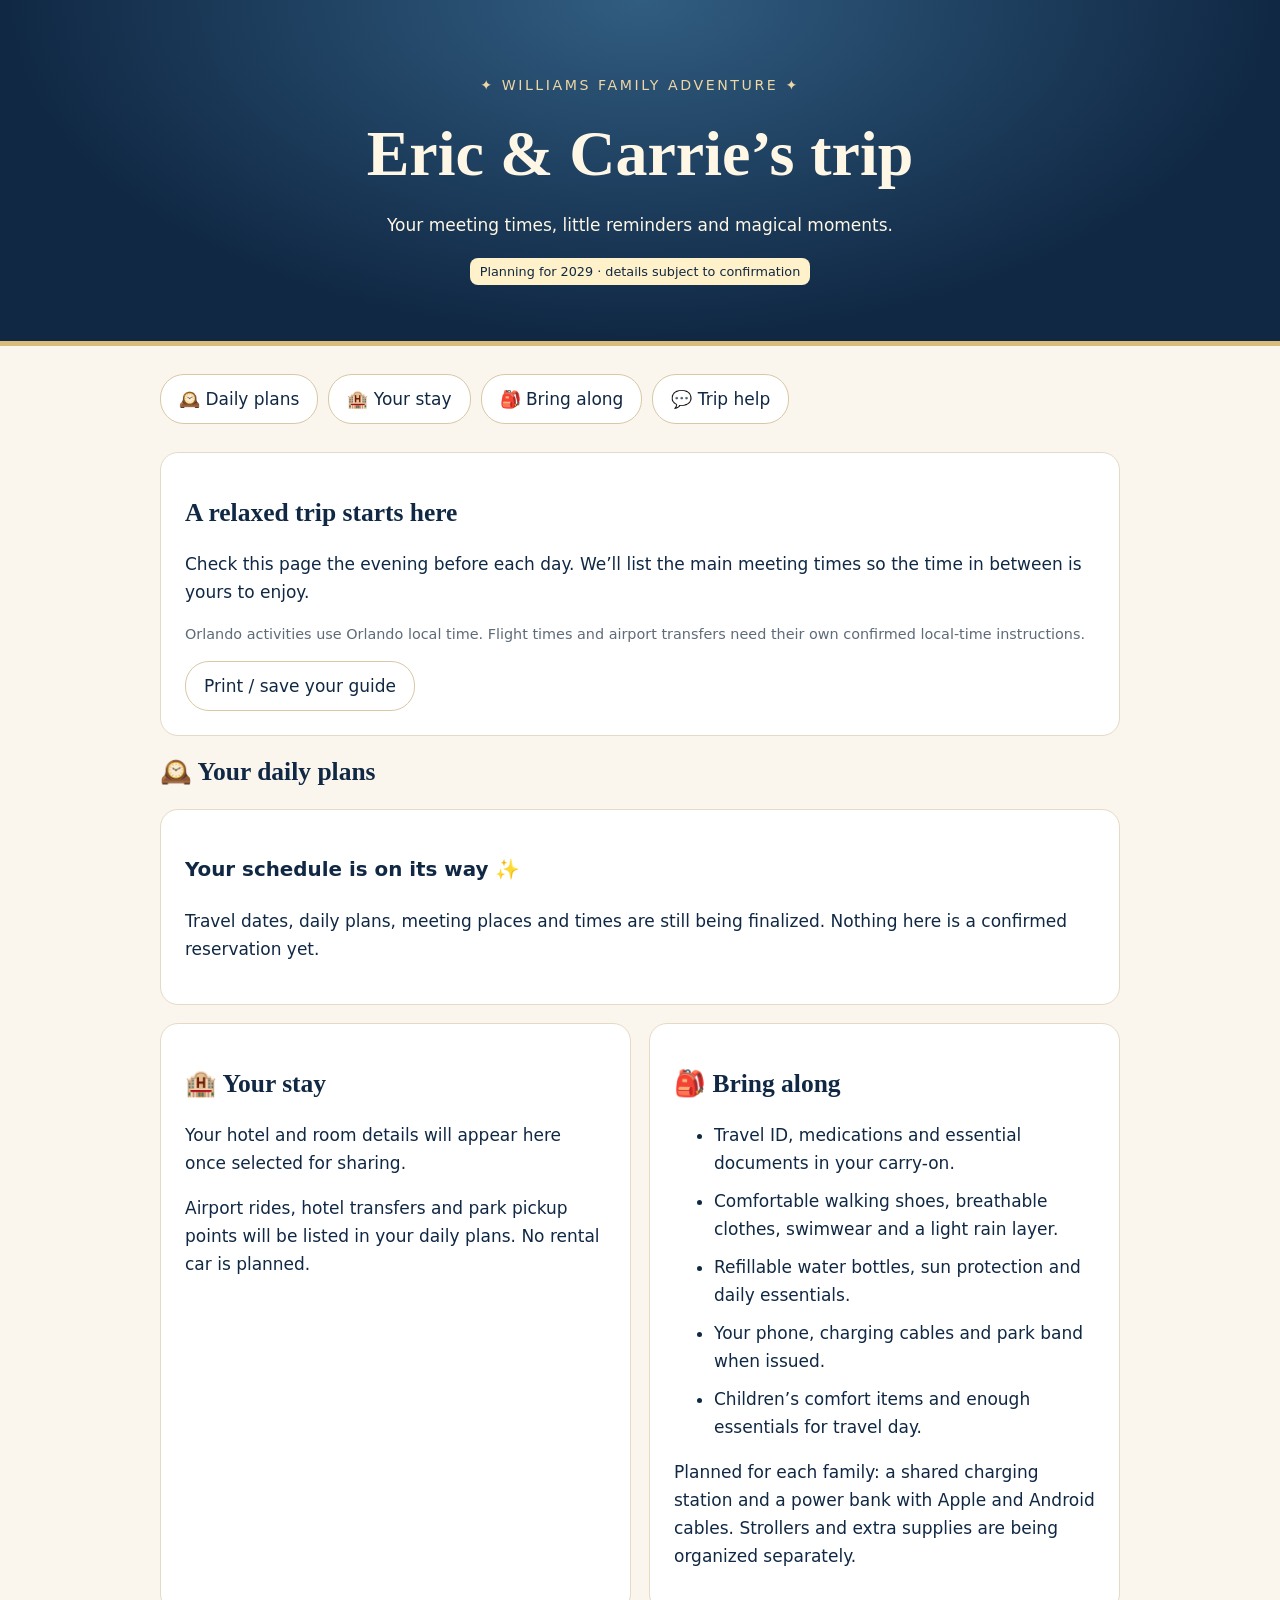
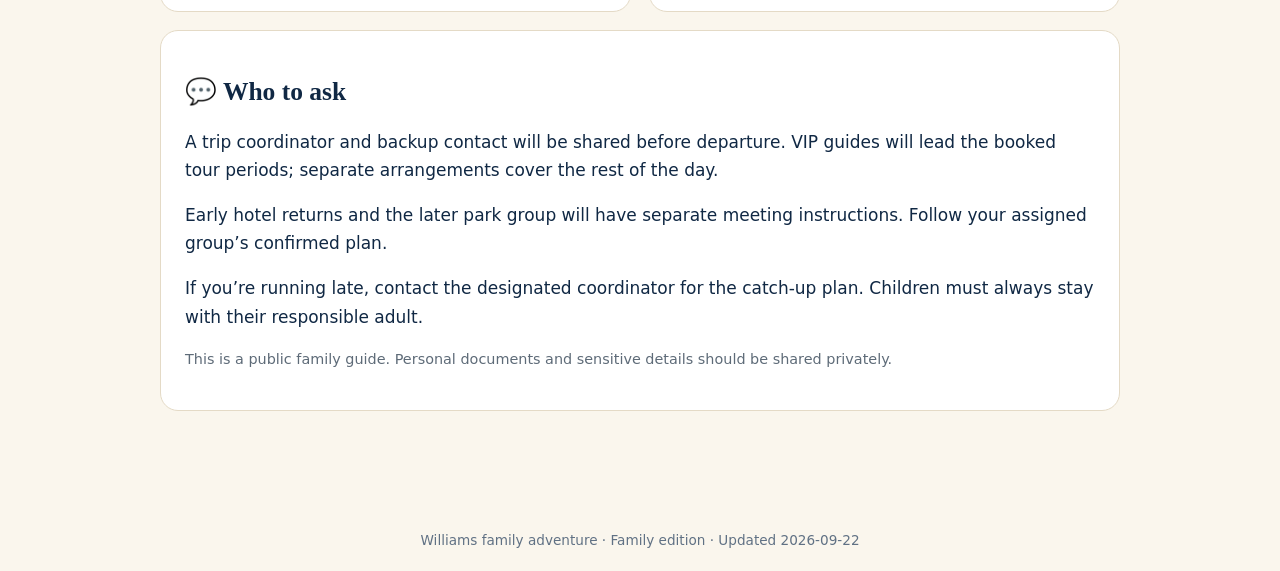
==== Eric/index.html @ beb20517 "Serve complete family guides at canonical routes" ====
<!doctype html><html lang="en"><head><meta charset="utf-8"><meta name="viewport" content="width=device-width,initial-scale=1"><meta name="robots" content="noindex,nofollow"><title>Eric &amp; Carrie · Williams family trip</title><link rel="stylesheet" href="../style.css"></head><body><header><small>✦ Williams family adventure ✦</small><h1>Eric &amp; Carrie’s trip</h1><p>Your meeting times, little reminders and magical moments.</p><span class="badge" style="color:#102844">Planning for 2029 · details subject to confirmation</span></header><main><nav aria-label="Your guide"><a href="#days">🕰️ Daily plans</a><a href="#stay">🏨 Your stay</a><a href="#pack">🎒 Bring along</a><a href="#help">💬 Trip help</a></nav><section><h2>A relaxed trip starts here</h2><p>Check this page the evening before each day. We’ll list the main meeting times so the time in between is yours to enjoy.</p><p class="muted">Orlando activities use Orlando local time. Flight times and airport transfers need their own confirmed local-time instructions.</p><button onclick="document.querySelectorAll('details').forEach(d=>d.open=true);window.print()">Print / save your guide</button></section><div id="days"><h2>🕰️ Your daily plans</h2><section><h3>Your schedule is on its way ✨</h3><p>Travel dates, daily plans, meeting places and times are still being finalized. Nothing here is a confirmed reservation yet.</p></section></div><div class="grid"><section id="stay"><h2>🏨 Your stay</h2><p>Your hotel and room details will appear here once selected for sharing.</p><p>Airport rides, hotel transfers and park pickup points will be listed in your daily plans. No rental car is planned.</p></section><section id="pack"><h2>🎒 Bring along</h2><ul><li>Travel ID, medications and essential documents in your carry-on.</li><li>Comfortable walking shoes, breathable clothes, swimwear and a light rain layer.</li><li>Refillable water bottles, sun protection and daily essentials.</li><li>Your phone, charging cables and park band when issued.</li><li>Children’s comfort items and enough essentials for travel day.</li></ul><p>Planned for each family: a shared charging station and a power bank with Apple and Android cables. Strollers and extra supplies are being organized separately.</p></section></div><section id="help"><h2>💬 Who to ask</h2><p>A trip coordinator and backup contact will be shared before departure. VIP guides will lead the booked tour periods; separate arrangements cover the rest of the day.</p><p>Early hotel returns and the later park group will have separate meeting instructions. Follow your assigned group’s confirmed plan.</p><p>If you’re running late, contact the designated coordinator for the catch-up plan. Children must always stay with their responsible adult.</p><p class="muted">This is a public family guide. Personal documents and sensitive details should be shared privately.</p></section></main><footer>Williams family adventure · Family edition · Updated 2026-09-22</footer></body></html>
---- style.css ----
:root{color-scheme:light;--navy:#102844;--gold:#dbbb79}*{box-sizing:border-box}body{margin:0;background:#faf6ed;color:var(--navy);font:17px/1.65 system-ui,sans-serif}header{background:radial-gradient(ellipse at top,#315d81,#102844 70%);color:#fff7e5;text-align:center;padding:70px 22px 56px;border-bottom:5px solid var(--gold)}header small{letter-spacing:.18em;text-transform:uppercase;color:#eed7a5}h1,h2{font-family:Georgia,serif;line-height:1.2}h1{font-size:clamp(2.2rem,6vw,4rem);margin:18px 0}main{max-width:1000px;margin:auto;padding:28px 20px 80px}nav{display:flex;gap:10px;flex-wrap:wrap;margin-bottom:28px}a,button{color:var(--navy)}nav a,button{background:#fff;border:1px solid #d8c8a6;border-radius:24px;padding:10px 18px;text-decoration:none}section,details{background:white;border:1px solid #e4dac6;border-radius:18px;padding:24px;margin:18px 0;scroll-margin-top:20px}summary{cursor:pointer;font-weight:700;font-size:1.1rem}article{display:grid;grid-template-columns:100px 1fr;gap:16px;padding:18px 0;border-bottom:1px solid #eee6d6}article:last-child{border:0}.muted{color:#5e6b78;font-size:.9rem}.badge{display:inline-block;background:#fff1c9;padding:3px 10px;border-radius:8px;font-size:.8rem}.grid{display:grid;grid-template-columns:1fr 1fr;gap:18px}.grid section{margin:0}li{margin:10px 0}footer{text-align:center;font-size:.85rem;color:#607184;padding:20px}button{font:inherit;cursor:pointer}@media(max-width:600px){.grid{grid-template-columns:1fr}article{grid-template-columns:75px 1fr}section,details{padding:18px}header{padding:45px 20px}}@media print{nav,button{display:none}header{background:none;color:#102844;padding:10px}details{break-inside:avoid}body{font-size:12px}}
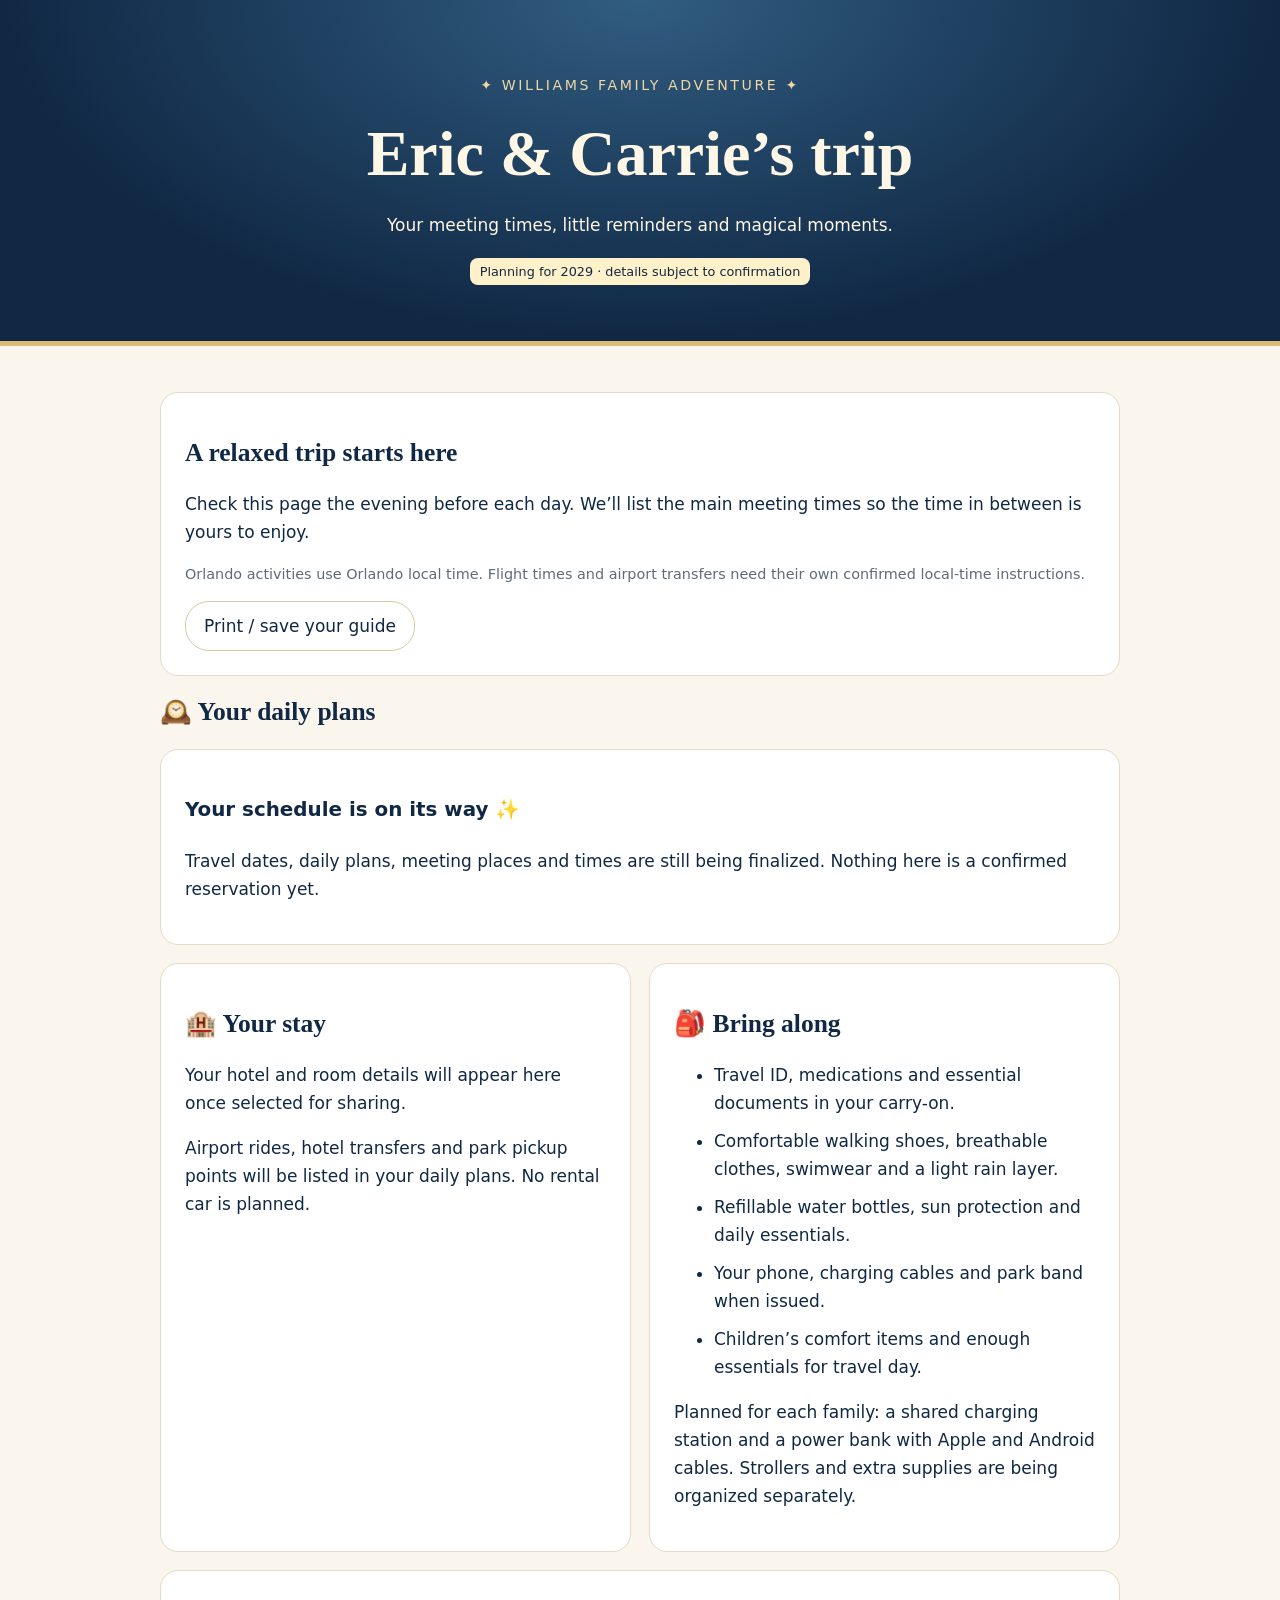
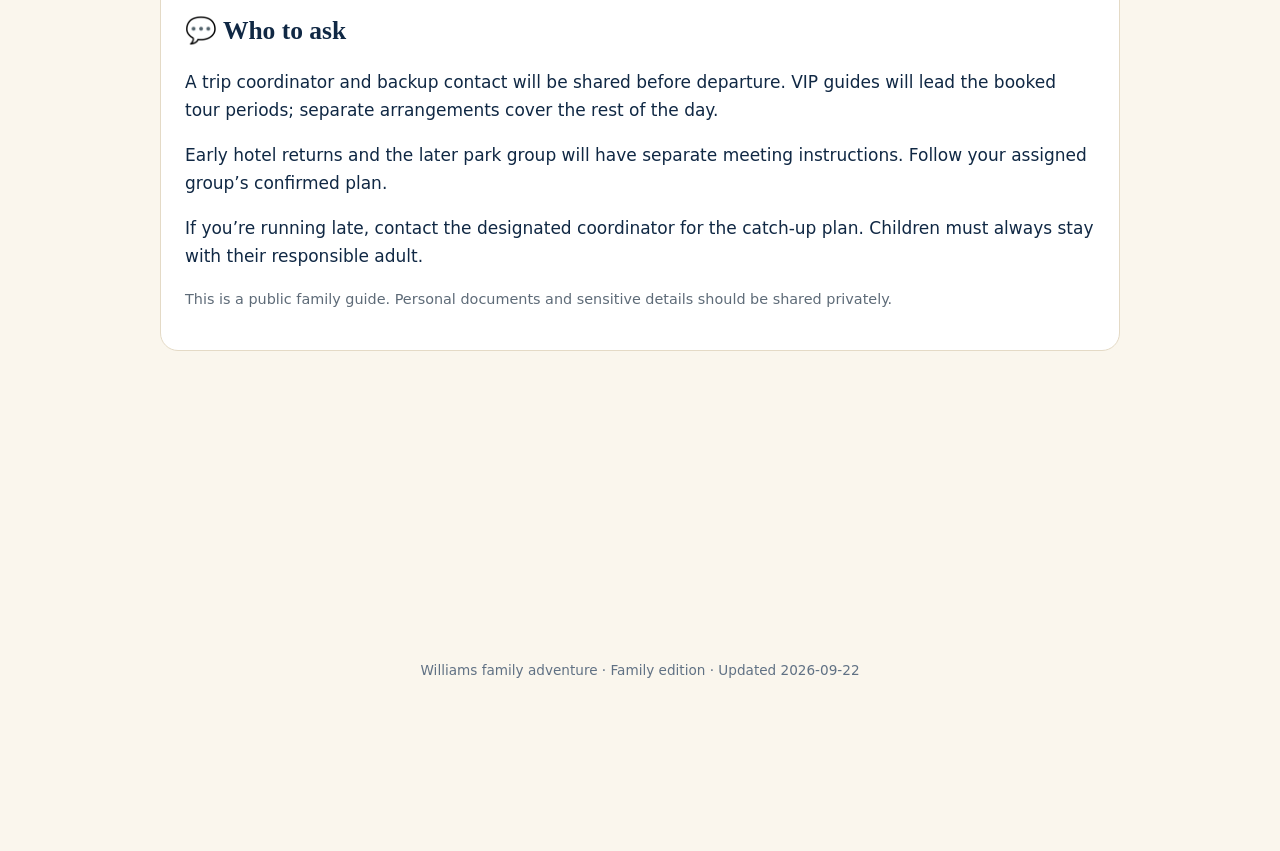
==== commit 371473e1: "Add matching ticket navigation to family guides" ====
--- a/Eric/index.html
+++ b/Eric/index.html
@@ -1 +1 @@
-<!doctype html><html lang="en"><head><meta charset="utf-8"><meta name="viewport" content="width=device-width,initial-scale=1"><meta name="robots" content="noindex,nofollow"><title>Eric &amp; Carrie · Williams family trip</title><link rel="stylesheet" href="../style.css"></head><body><header><small>✦ Williams family adventure ✦</small><h1>Eric &amp; Carrie’s trip</h1><p>Your meeting times, little reminders and magical moments.</p><span class="badge" style="color:#102844">Planning for 2029 · details subject to confirmation</span></header><main><nav aria-label="Your guide"><a href="#days">🕰️ Daily plans</a><a href="#stay">🏨 Your stay</a><a href="#pack">🎒 Bring along</a><a href="#help">💬 Trip help</a></nav><section><h2>A relaxed trip starts here</h2><p>Check this page the evening before each day. We’ll list the main meeting times so the time in between is yours to enjoy.</p><p class="muted">Orlando activities use Orlando local time. Flight times and airport transfers need their own confirmed local-time instructions.</p><button onclick="document.querySelectorAll('details').forEach(d=>d.open=true);window.print()">Print / save your guide</button></section><div id="days"><h2>🕰️ Your daily plans</h2><section><h3>Your schedule is on its way ✨</h3><p>Travel dates, daily plans, meeting places and times are still being finalized. Nothing here is a confirmed reservation yet.</p></section></div><div class="grid"><section id="stay"><h2>🏨 Your stay</h2><p>Your hotel and room details will appear here once selected for sharing.</p><p>Airport rides, hotel transfers and park pickup points will be listed in your daily plans. No rental car is planned.</p></section><section id="pack"><h2>🎒 Bring along</h2><ul><li>Travel ID, medications and essential documents in your carry-on.</li><li>Comfortable walking shoes, breathable clothes, swimwear and a light rain layer.</li><li>Refillable water bottles, sun protection and daily essentials.</li><li>Your phone, charging cables and park band when issued.</li><li>Children’s comfort items and enough essentials for travel day.</li></ul><p>Planned for each family: a shared charging station and a power bank with Apple and Android cables. Strollers and extra supplies are being organized separately.</p></section></div><section id="help"><h2>💬 Who to ask</h2><p>A trip coordinator and backup contact will be shared before departure. VIP guides will lead the booked tour periods; separate arrangements cover the rest of the day.</p><p>Early hotel returns and the later park group will have separate meeting instructions. Follow your assigned group’s confirmed plan.</p><p>If you’re running late, contact the designated coordinator for the catch-up plan. Children must always stay with their responsible adult.</p><p class="muted">This is a public family guide. Personal documents and sensitive details should be shared privately.</p></section></main><footer>Williams family adventure · Family edition · Updated 2026-09-22</footer></body></html>+<!doctype html><html lang="en"><head><meta charset="utf-8"><meta name="viewport" content="width=device-width,initial-scale=1"><meta name="robots" content="noindex,nofollow"><title>Eric &amp; Carrie · Williams family trip</title><link rel="stylesheet" href="../style.css"><link rel="stylesheet" href="../tickets.css"></head><body><header><small>✦ Williams family adventure ✦</small><h1>Eric &amp; Carrie’s trip</h1><p>Your meeting times, little reminders and magical moments.</p><span class="badge" style="color:#102844">Planning for 2029 · details subject to confirmation</span></header><main><section><h2>A relaxed trip starts here</h2><p>Check this page the evening before each day. We’ll list the main meeting times so the time in between is yours to enjoy.</p><p class="muted">Orlando activities use Orlando local time. Flight times and airport transfers need their own confirmed local-time instructions.</p><button onclick="document.querySelectorAll('details').forEach(d=>d.open=true);window.print()">Print / save your guide</button></section><div id="days"><h2>🕰️ Your daily plans</h2><section><h3>Your schedule is on its way ✨</h3><p>Travel dates, daily plans, meeting places and times are still being finalized. Nothing here is a confirmed reservation yet.</p></section></div><div class="grid"><section id="stay"><h2>🏨 Your stay</h2><p>Your hotel and room details will appear here once selected for sharing.</p><p>Airport rides, hotel transfers and park pickup points will be listed in your daily plans. No rental car is planned.</p></section><section id="pack"><h2>🎒 Bring along</h2><ul><li>Travel ID, medications and essential documents in your carry-on.</li><li>Comfortable walking shoes, breathable clothes, swimwear and a light rain layer.</li><li>Refillable water bottles, sun protection and daily essentials.</li><li>Your phone, charging cables and park band when issued.</li><li>Children’s comfort items and enough essentials for travel day.</li></ul><p>Planned for each family: a shared charging station and a power bank with Apple and Android cables. Strollers and extra supplies are being organized separately.</p></section></div><section id="help"><h2>💬 Who to ask</h2><p>A trip coordinator and backup contact will be shared before departure. VIP guides will lead the booked tour periods; separate arrangements cover the rest of the day.</p><p>Early hotel returns and the later park group will have separate meeting instructions. Follow your assigned group’s confirmed plan.</p><p>If you’re running late, contact the designated coordinator for the catch-up plan. Children must always stay with their responsible adult.</p><p class="muted">This is a public family guide. Personal documents and sensitive details should be shared privately.</p></section></main><footer>Williams family adventure · Family edition · Updated 2026-09-22</footer><script src="../tickets.js"></script></body></html>
--- a/tickets.css
+++ b/tickets.css
@@ -0,0 +1,12 @@
+html{scroll-behavior:auto}main{padding-bottom:290px}.ticket-chapter{scroll-margin-top:18px;margin:28px 0;padding:22px;background:#fff;border:1px solid #dce3ec;border-radius:14px}.ticket-chapter>h2{font-size:24px;color:#1a6fc4;margin-bottom:20px}.ticket-chapter>.section-title{margin-top:22px}.import-ticket-nav{position:fixed;bottom:0;left:0;right:0;height:150px;display:flex;justify-content:center;z-index:1000;pointer-events:none}.import-ticket-nav button{position:relative;width:9vw;max-width:140px;flex-shrink:0;margin-left:-2.4vw;background:none;border:0;padding:0;height:260px;pointer-events:auto;transition:transform .25s;filter:drop-shadow(-3px 0 5px #0005);z-index:calc(var(--i) + 1)}.import-ticket-nav button:first-child{margin-left:0}.import-ticket-nav img{display:block;width:100%;height:auto;pointer-events:none}.import-ticket-nav button:hover:not(.settled),.import-ticket-nav button:focus-visible{transform:translateY(-77px);z-index:30}.import-ticket-nav button[aria-current]{filter:drop-shadow(0 0 7px #edb953)}
+@media(max-width:760px){.ticket-chapter{padding:16px;margin:18px 0}.import-ticket-nav{height:200px;max-width:460px;margin:auto}.import-ticket-nav button{--angle:calc((var(--i) - 6)*11deg);position:absolute;left:50%;bottom:-36px;width:clamp(68px,19vw,88px);max-width:none;height:180px;margin:0;transform-origin:50% 100%;transform:translateX(-50%) rotate(var(--angle)) translateY(-26px);touch-action:manipulation}.import-ticket-nav img{height:100%;object-fit:contain}.import-ticket-nav button:nth-child(6) img{transform:rotate(180deg)}.import-ticket-nav button:hover:not(.settled),.import-ticket-nav button:focus-visible{transform:translateX(-50%) rotate(var(--angle)) translateY(-66px)}.import-ticket-nav button.settled{transform:translateX(-50%) rotate(var(--angle)) translateY(-26px)}}
+@media(prefers-reduced-motion:reduce){.import-ticket-nav button{transition:none}}@media print{.import-ticket-nav,#sparkles{display:none!important}.ticket-chapter{break-inside:auto}}
+#sparkles{position:fixed;inset:0;width:100%;height:100%;pointer-events:none;z-index:1500}
+.desktop-ticket-flight{position:fixed;z-index:1200;height:auto;pointer-events:none;transform-origin:center top;filter:drop-shadow(0 0 15px #edbf6c99);animation:desktop-ticket-ride 1.5s cubic-bezier(.4,0,.2,1) both}@keyframes desktop-ticket-ride{0%{transform:translate(0,0) rotate(0);opacity:1}25%{transform:translate(calc(var(--dx)*.2),calc(var(--dy)*.35 - 30px)) rotate(-12deg) scale(1.12);opacity:1}78%{transform:translate(calc(var(--dx)*.92),calc(var(--dy)*.94)) rotate(8deg) scale(.7);opacity:1}100%{transform:translate(var(--dx),var(--dy)) rotate(0) scale(.3);opacity:0}}@media(prefers-reduced-motion:reduce){.desktop-ticket-flight{display:none}}
+/* Mobile lift is timed explicitly; touch browsers may retain :hover after a tap. */
+@media(max-width:760px){
+ .import-ticket-nav button:hover:not(.settled),.import-ticket-nav button:focus-visible,.import-ticket-nav button.settled{transform:translateX(-50%) rotate(var(--angle)) translateY(-26px);z-index:calc(var(--i) + 1)}
+ .import-ticket-nav button.mobile-peek,.import-ticket-nav button.mobile-peek:hover{transform:translateX(-50%) rotate(var(--angle)) translateY(-66px);z-index:30}
+}
+
+.import-ticket-nav{gap:0}.import-ticket-nav button{width:140px;margin-left:-24px;border-radius:0}.import-ticket-nav button:first-child{margin-left:0}main{padding-bottom:270px}footer{padding-bottom:170px}@media(max-width:760px){.import-ticket-nav button{--angle:calc((var(--i) - 1.5)*22deg);width:clamp(74px,22vw,88px);margin:0}.import-ticket-nav button:first-child{margin:0}.import-ticket-nav button:nth-child(6) img{transform:none}footer{padding-bottom:200px}}@media print{main,footer{padding-bottom:0}}
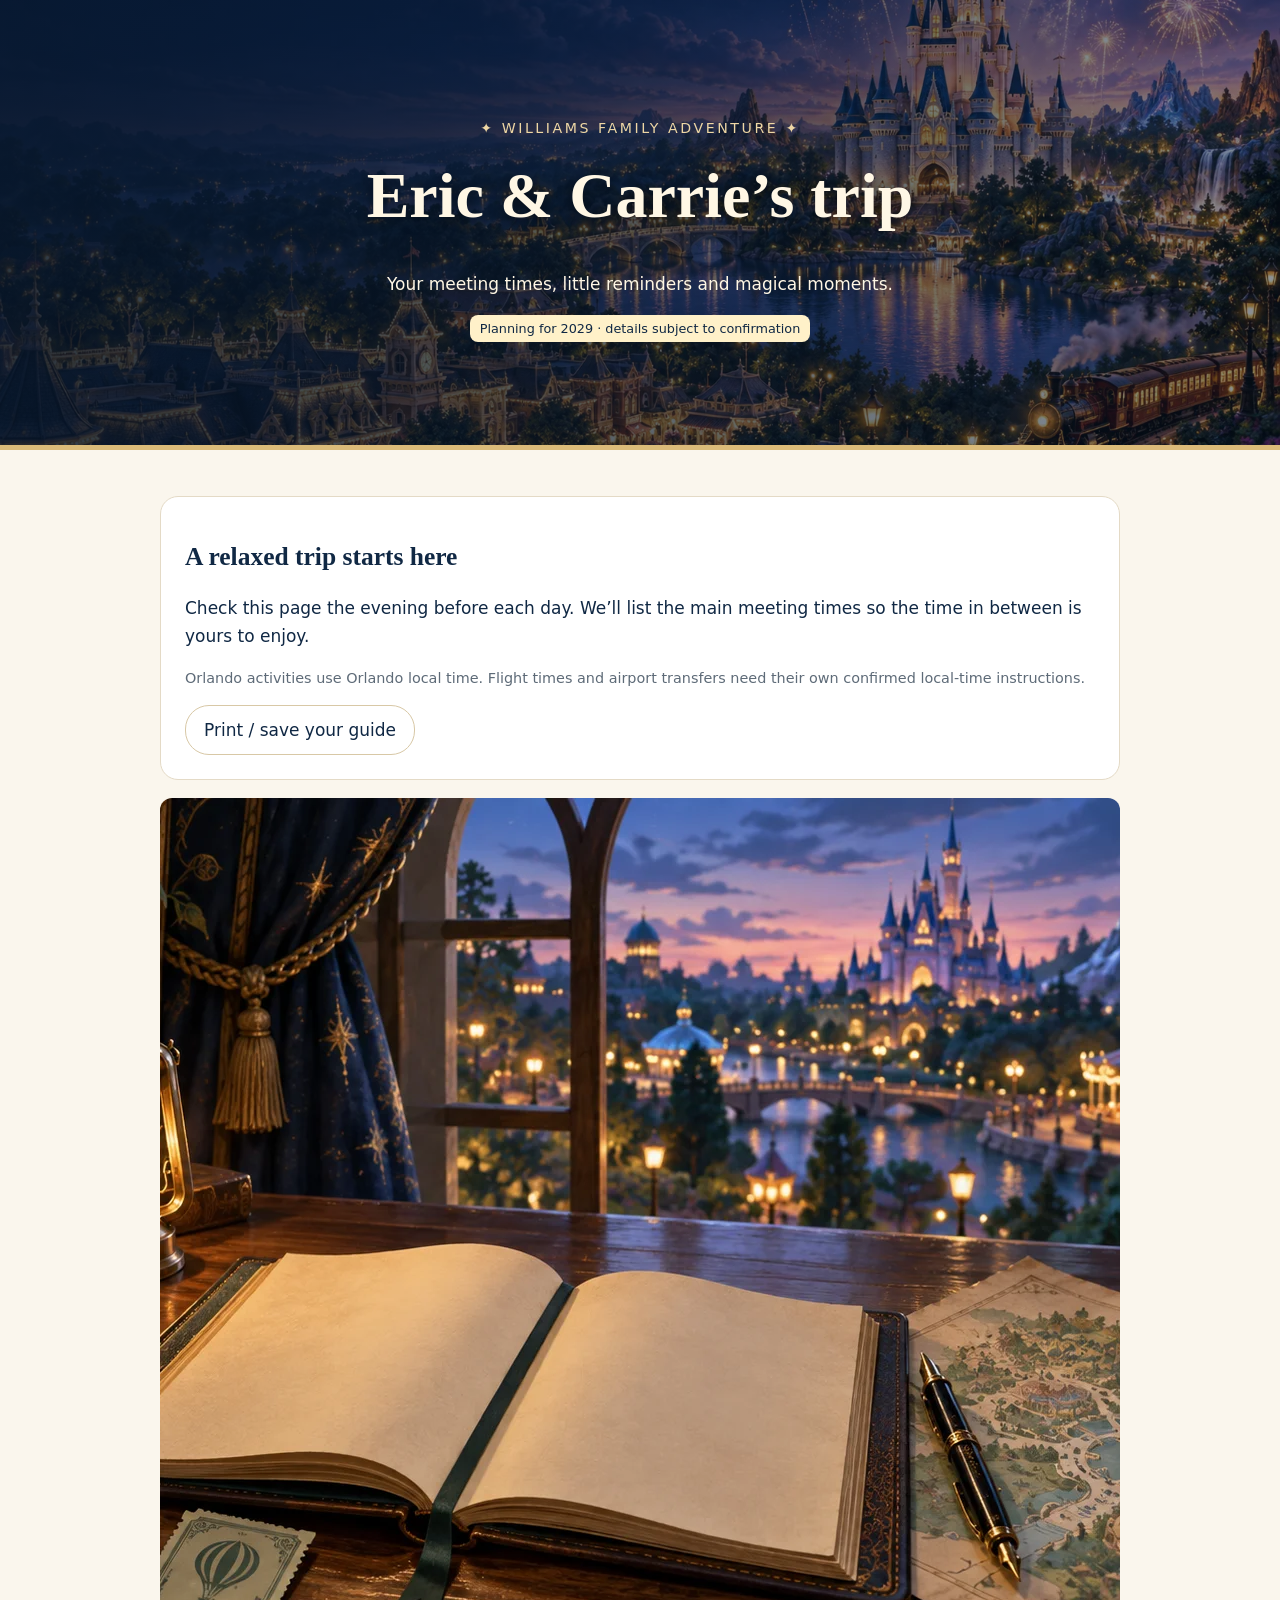
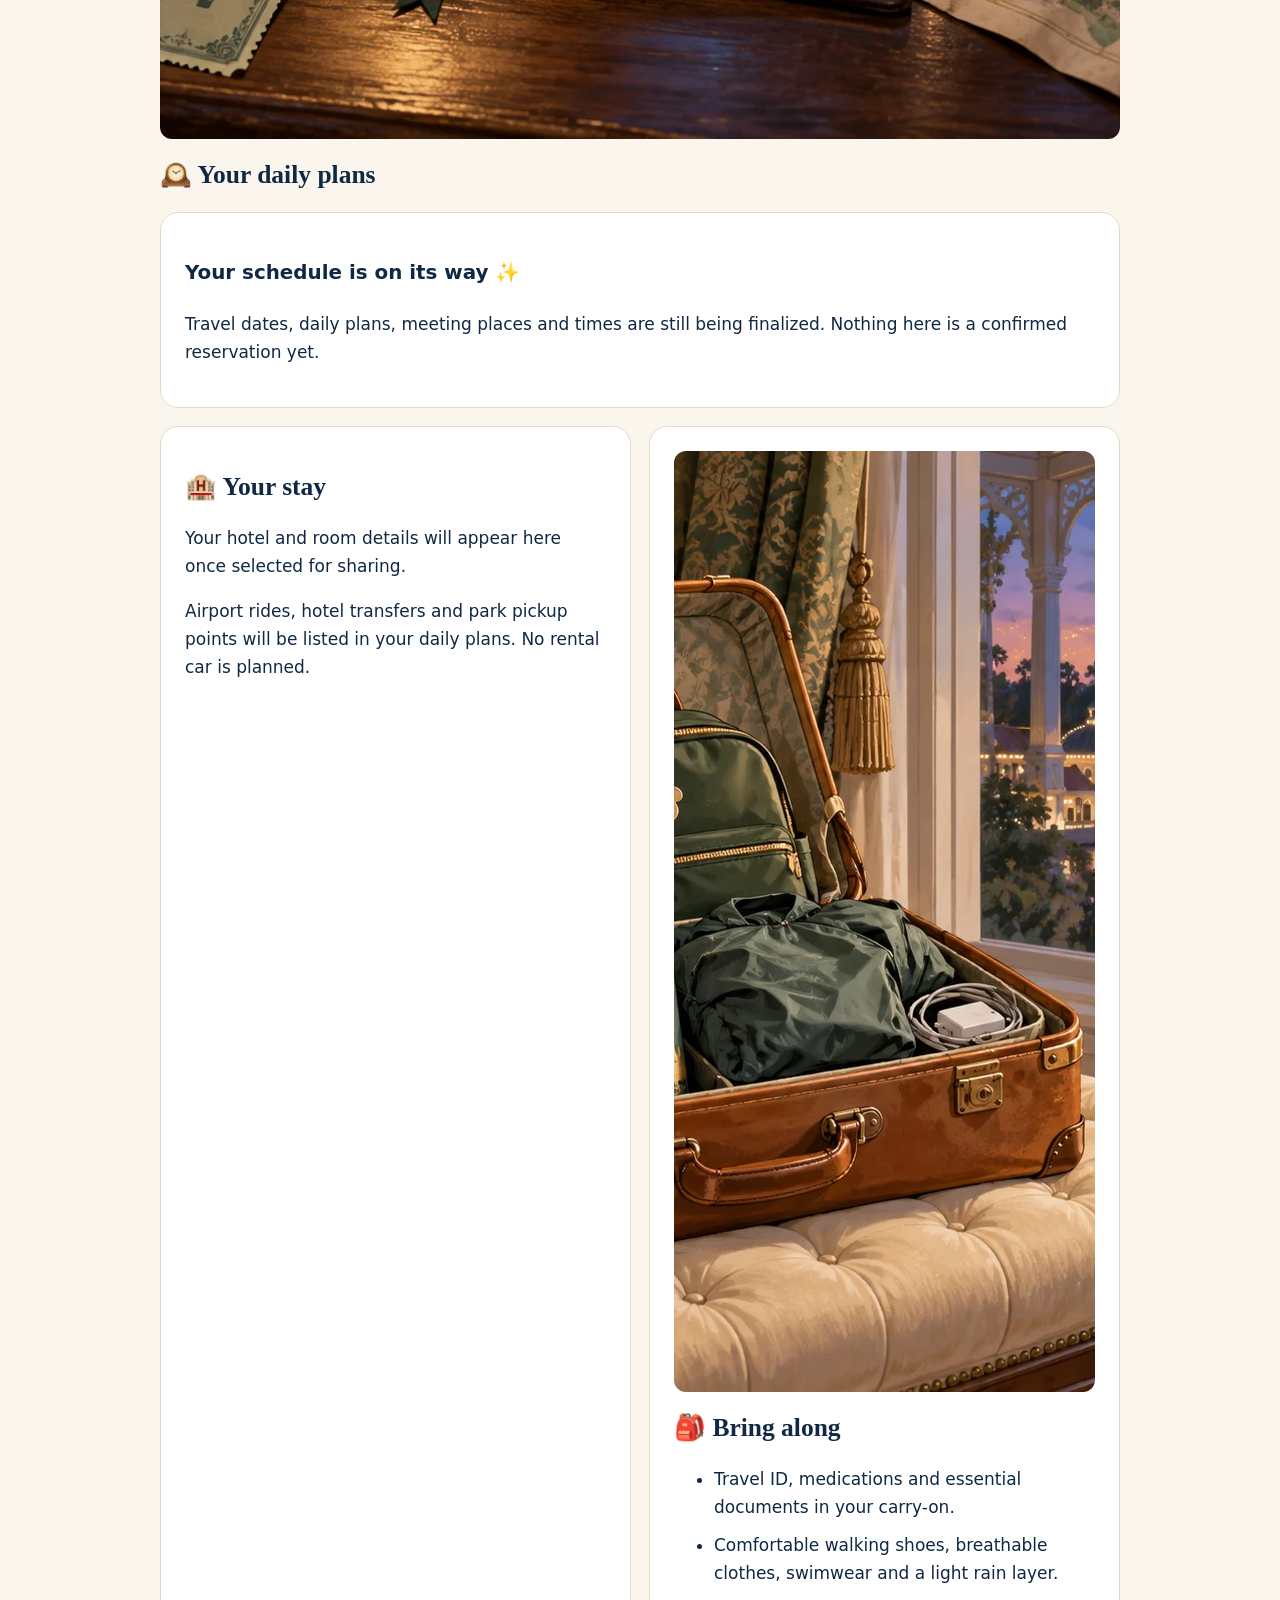
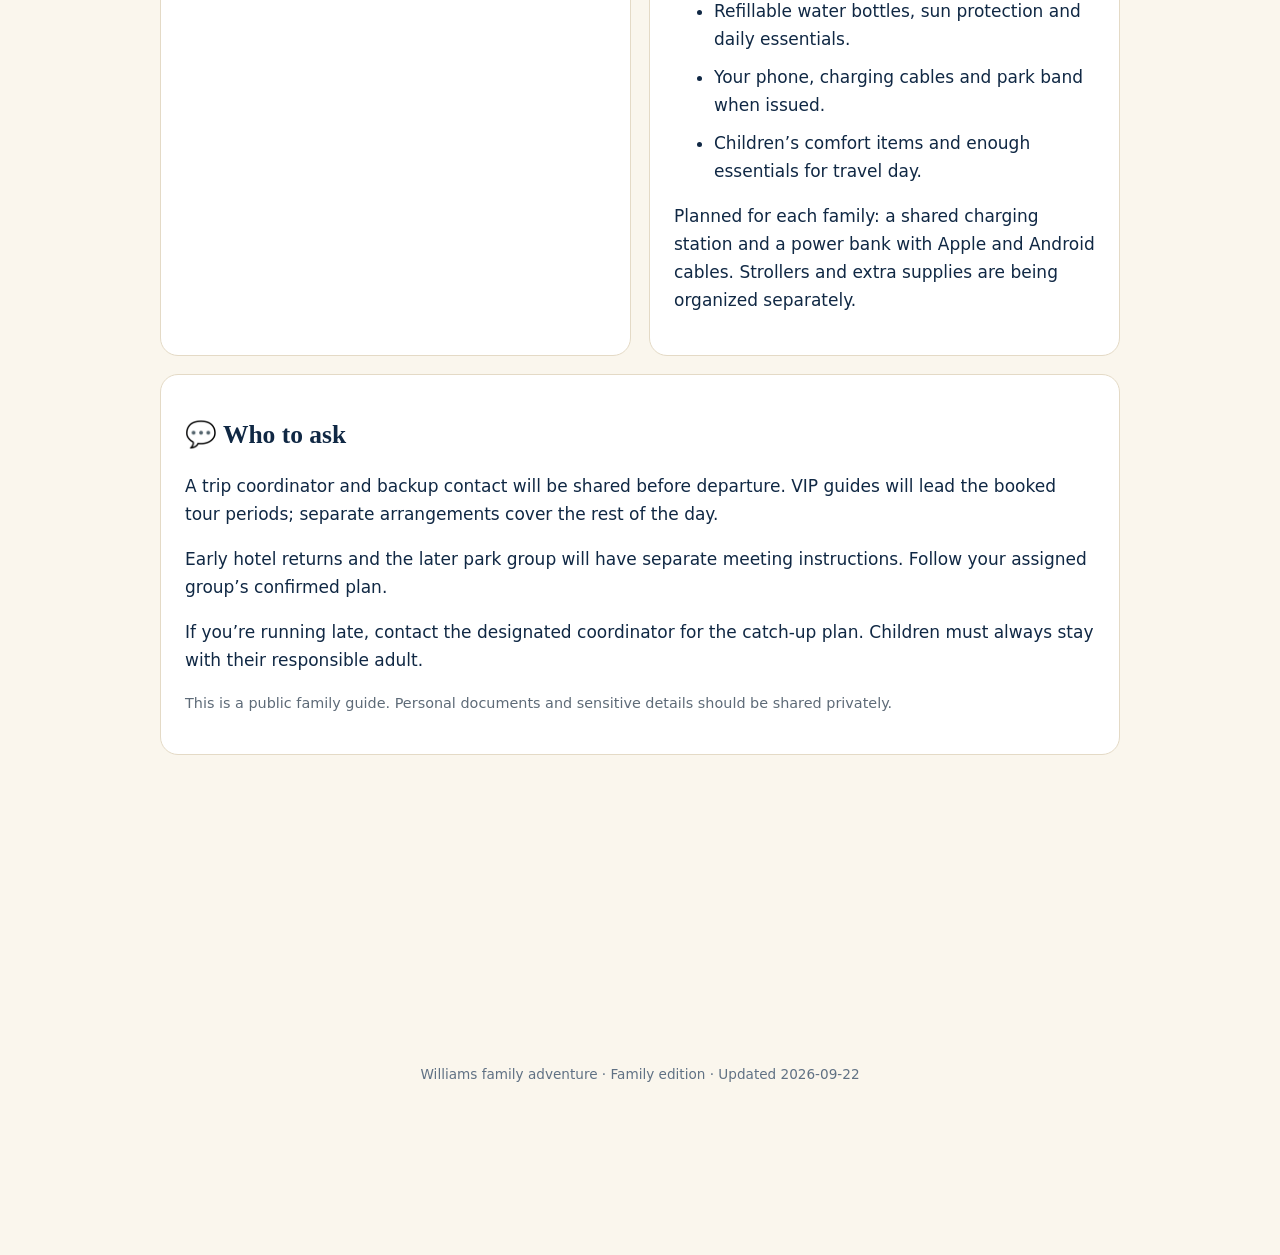
==== commit 2027b547: "Add original magical hero and preparation illustrations" ====
--- a/Eric/index.html
+++ b/Eric/index.html
@@ -1 +1 @@
-<!doctype html><html lang="en"><head><meta charset="utf-8"><meta name="viewport" content="width=device-width,initial-scale=1"><meta name="robots" content="noindex,nofollow"><title>Eric &amp; Carrie · Williams family trip</title><link rel="stylesheet" href="../style.css"><link rel="stylesheet" href="../tickets.css"></head><body><header><small>✦ Williams family adventure ✦</small><h1>Eric &amp; Carrie’s trip</h1><p>Your meeting times, little reminders and magical moments.</p><span class="badge" style="color:#102844">Planning for 2029 · details subject to confirmation</span></header><main><section><h2>A relaxed trip starts here</h2><p>Check this page the evening before each day. We’ll list the main meeting times so the time in between is yours to enjoy.</p><p class="muted">Orlando activities use Orlando local time. Flight times and airport transfers need their own confirmed local-time instructions.</p><button onclick="document.querySelectorAll('details').forEach(d=>d.open=true);window.print()">Print / save your guide</button></section><div id="days"><h2>🕰️ Your daily plans</h2><section><h3>Your schedule is on its way ✨</h3><p>Travel dates, daily plans, meeting places and times are still being finalized. Nothing here is a confirmed reservation yet.</p></section></div><div class="grid"><section id="stay"><h2>🏨 Your stay</h2><p>Your hotel and room details will appear here once selected for sharing.</p><p>Airport rides, hotel transfers and park pickup points will be listed in your daily plans. No rental car is planned.</p></section><section id="pack"><h2>🎒 Bring along</h2><ul><li>Travel ID, medications and essential documents in your carry-on.</li><li>Comfortable walking shoes, breathable clothes, swimwear and a light rain layer.</li><li>Refillable water bottles, sun protection and daily essentials.</li><li>Your phone, charging cables and park band when issued.</li><li>Children’s comfort items and enough essentials for travel day.</li></ul><p>Planned for each family: a shared charging station and a power bank with Apple and Android cables. Strollers and extra supplies are being organized separately.</p></section></div><section id="help"><h2>💬 Who to ask</h2><p>A trip coordinator and backup contact will be shared before departure. VIP guides will lead the booked tour periods; separate arrangements cover the rest of the day.</p><p>Early hotel returns and the later park group will have separate meeting instructions. Follow your assigned group’s confirmed plan.</p><p>If you’re running late, contact the designated coordinator for the catch-up plan. Children must always stay with their responsible adult.</p><p class="muted">This is a public family guide. Personal documents and sensitive details should be shared privately.</p></section></main><footer>Williams family adventure · Family edition · Updated 2026-09-22</footer><script src="../tickets.js"></script></body></html>+<!doctype html><html lang="en"><head><meta charset="utf-8"><meta name="viewport" content="width=device-width,initial-scale=1"><meta name="robots" content="noindex,nofollow"><title>Eric &amp; Carrie · Williams family trip</title><link rel="stylesheet" href="../style.css"><link rel="stylesheet" href="../tickets.css"></head><body><header><small>✦ Williams family adventure ✦</small><h1>Eric &amp; Carrie’s trip</h1><p>Your meeting times, little reminders and magical moments.</p><span class="badge" style="color:#102844">Planning for 2029 · details subject to confirmation</span></header><main><section><h2>A relaxed trip starts here</h2><p>Check this page the evening before each day. We’ll list the main meeting times so the time in between is yours to enjoy.</p><p class="muted">Orlando activities use Orlando local time. Flight times and airport transfers need their own confirmed local-time instructions.</p><button onclick="document.querySelectorAll('details').forEach(d=>d.open=true);window.print()">Print / save your guide</button></section><div id="days"><img class="guide-art" src="../art/planning-desk.webp" alt="Storybook travel journal overlooking a magical park" loading="lazy" width="1672" height="941"><h2>🕰️ Your daily plans</h2><section><h3>Your schedule is on its way ✨</h3><p>Travel dates, daily plans, meeting places and times are still being finalized. Nothing here is a confirmed reservation yet.</p></section></div><div class="grid"><section id="stay"><h2>🏨 Your stay</h2><p>Your hotel and room details will appear here once selected for sharing.</p><p>Airport rides, hotel transfers and park pickup points will be listed in your daily plans. No rental car is planned.</p></section><section id="pack"><img class="guide-art" src="../art/ready-for-magic.webp" alt="Storybook illustration of a suitcase packed for adventure" loading="lazy" width="1672" height="941"><h2>🎒 Bring along</h2><ul><li>Travel ID, medications and essential documents in your carry-on.</li><li>Comfortable walking shoes, breathable clothes, swimwear and a light rain layer.</li><li>Refillable water bottles, sun protection and daily essentials.</li><li>Your phone, charging cables and park band when issued.</li><li>Children’s comfort items and enough essentials for travel day.</li></ul><p>Planned for each family: a shared charging station and a power bank with Apple and Android cables. Strollers and extra supplies are being organized separately.</p></section></div><section id="help"><h2>💬 Who to ask</h2><p>A trip coordinator and backup contact will be shared before departure. VIP guides will lead the booked tour periods; separate arrangements cover the rest of the day.</p><p>Early hotel returns and the later park group will have separate meeting instructions. Follow your assigned group’s confirmed plan.</p><p>If you’re running late, contact the designated coordinator for the catch-up plan. Children must always stay with their responsible adult.</p><p class="muted">This is a public family guide. Personal documents and sensitive details should be shared privately.</p></section></main><footer>Williams family adventure · Family edition · Updated 2026-09-22</footer><script src="../tickets.js"></script></body></html>
--- a/style.css
+++ b/style.css
@@ -1 +1 @@
-:root{color-scheme:light;--navy:#102844;--gold:#dbbb79}*{box-sizing:border-box}body{margin:0;background:#faf6ed;color:var(--navy);font:17px/1.65 system-ui,sans-serif}header{background:radial-gradient(ellipse at top,#315d81,#102844 70%);color:#fff7e5;text-align:center;padding:70px 22px 56px;border-bottom:5px solid var(--gold)}header small{letter-spacing:.18em;text-transform:uppercase;color:#eed7a5}h1,h2{font-family:Georgia,serif;line-height:1.2}h1{font-size:clamp(2.2rem,6vw,4rem);margin:18px 0}main{max-width:1000px;margin:auto;padding:28px 20px 80px}nav{display:flex;gap:10px;flex-wrap:wrap;margin-bottom:28px}a,button{color:var(--navy)}nav a,button{background:#fff;border:1px solid #d8c8a6;border-radius:24px;padding:10px 18px;text-decoration:none}section,details{background:white;border:1px solid #e4dac6;border-radius:18px;padding:24px;margin:18px 0;scroll-margin-top:20px}summary{cursor:pointer;font-weight:700;font-size:1.1rem}article{display:grid;grid-template-columns:100px 1fr;gap:16px;padding:18px 0;border-bottom:1px solid #eee6d6}article:last-child{border:0}.muted{color:#5e6b78;font-size:.9rem}.badge{display:inline-block;background:#fff1c9;padding:3px 10px;border-radius:8px;font-size:.8rem}.grid{display:grid;grid-template-columns:1fr 1fr;gap:18px}.grid section{margin:0}li{margin:10px 0}footer{text-align:center;font-size:.85rem;color:#607184;padding:20px}button{font:inherit;cursor:pointer}@media(max-width:600px){.grid{grid-template-columns:1fr}article{grid-template-columns:75px 1fr}section,details{padding:18px}header{padding:45px 20px}}@media print{nav,button{display:none}header{background:none;color:#102844;padding:10px}details{break-inside:avoid}body{font-size:12px}}+:root{color-scheme:light;--navy:#102844;--gold:#dbbb79}*{box-sizing:border-box}body{margin:0;background:#faf6ed;color:var(--navy);font:17px/1.65 system-ui,sans-serif}header{background:radial-gradient(ellipse at top,#315d81,#102844 70%);color:#fff7e5;text-align:center;padding:70px 22px 56px;border-bottom:5px solid var(--gold)}header small{letter-spacing:.18em;text-transform:uppercase;color:#eed7a5}h1,h2{font-family:Georgia,serif;line-height:1.2}h1{font-size:clamp(2.2rem,6vw,4rem);margin:18px 0}main{max-width:1000px;margin:auto;padding:28px 20px 80px}nav{display:flex;gap:10px;flex-wrap:wrap;margin-bottom:28px}a,button{color:var(--navy)}nav a,button{background:#fff;border:1px solid #d8c8a6;border-radius:24px;padding:10px 18px;text-decoration:none}section,details{background:white;border:1px solid #e4dac6;border-radius:18px;padding:24px;margin:18px 0;scroll-margin-top:20px}summary{cursor:pointer;font-weight:700;font-size:1.1rem}article{display:grid;grid-template-columns:100px 1fr;gap:16px;padding:18px 0;border-bottom:1px solid #eee6d6}article:last-child{border:0}.muted{color:#5e6b78;font-size:.9rem}.badge{display:inline-block;background:#fff1c9;padding:3px 10px;border-radius:8px;font-size:.8rem}.grid{display:grid;grid-template-columns:1fr 1fr;gap:18px}.grid section{margin:0}li{margin:10px 0}footer{text-align:center;font-size:.85rem;color:#607184;padding:20px}button{font:inherit;cursor:pointer}@media(max-width:600px){.grid{grid-template-columns:1fr}article{grid-template-columns:75px 1fr}section,details{padding:18px}header{padding:45px 20px}}@media print{nav,button{display:none}header{background:none;color:#102844;padding:10px}details{break-inside:avoid}body{font-size:12px}}header{min-height:450px;display:flex;flex-direction:column;justify-content:center;align-items:center;background:linear-gradient(90deg,#071629d9,#07162975),url('art/magical-arrival-hero.webp') center/cover}header h1{max-width:850px;text-shadow:0 2px 14px #0008}.guide-art{display:block;width:100%;aspect-ratio:16/9;object-fit:cover;border-radius:12px;margin:0 0 20px}@media(max-width:600px){header{background-position:62% center;min-height:430px}}@media print{header{background:none;min-height:0}.guide-art{display:none}}
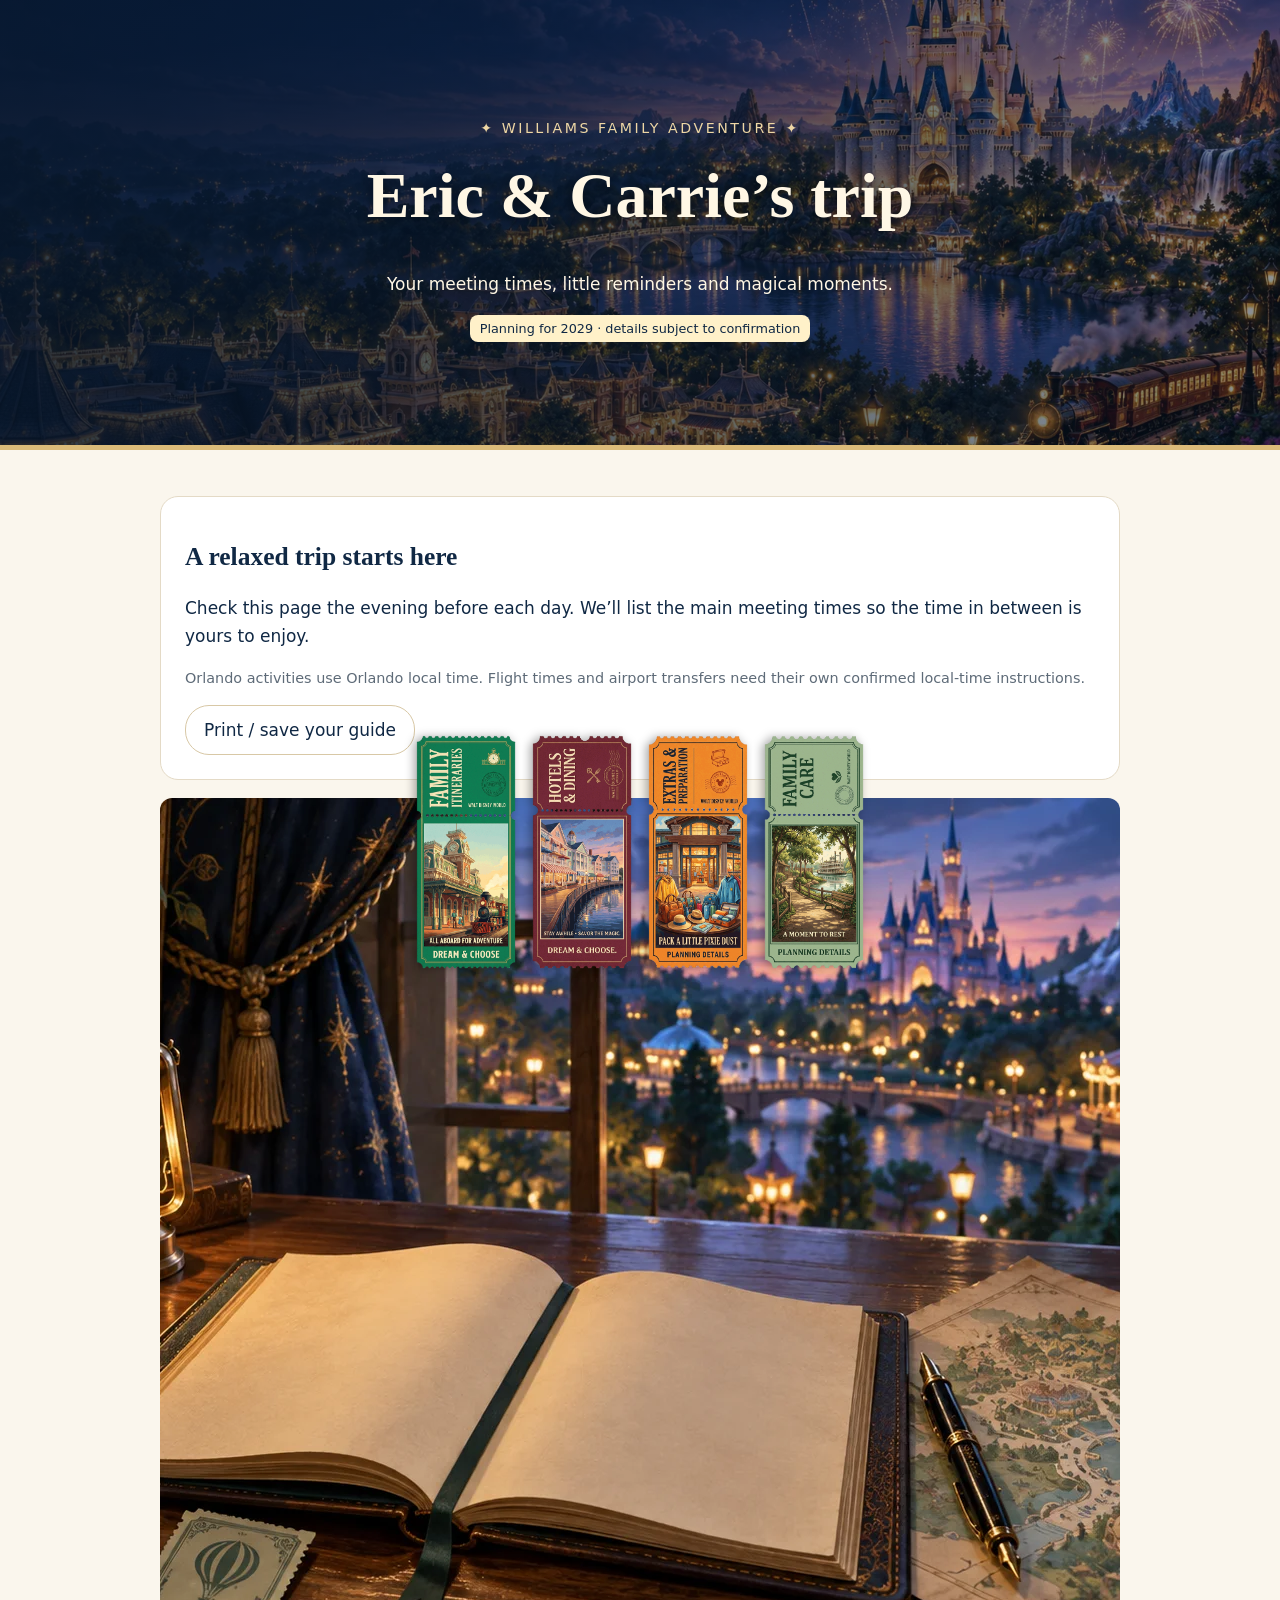
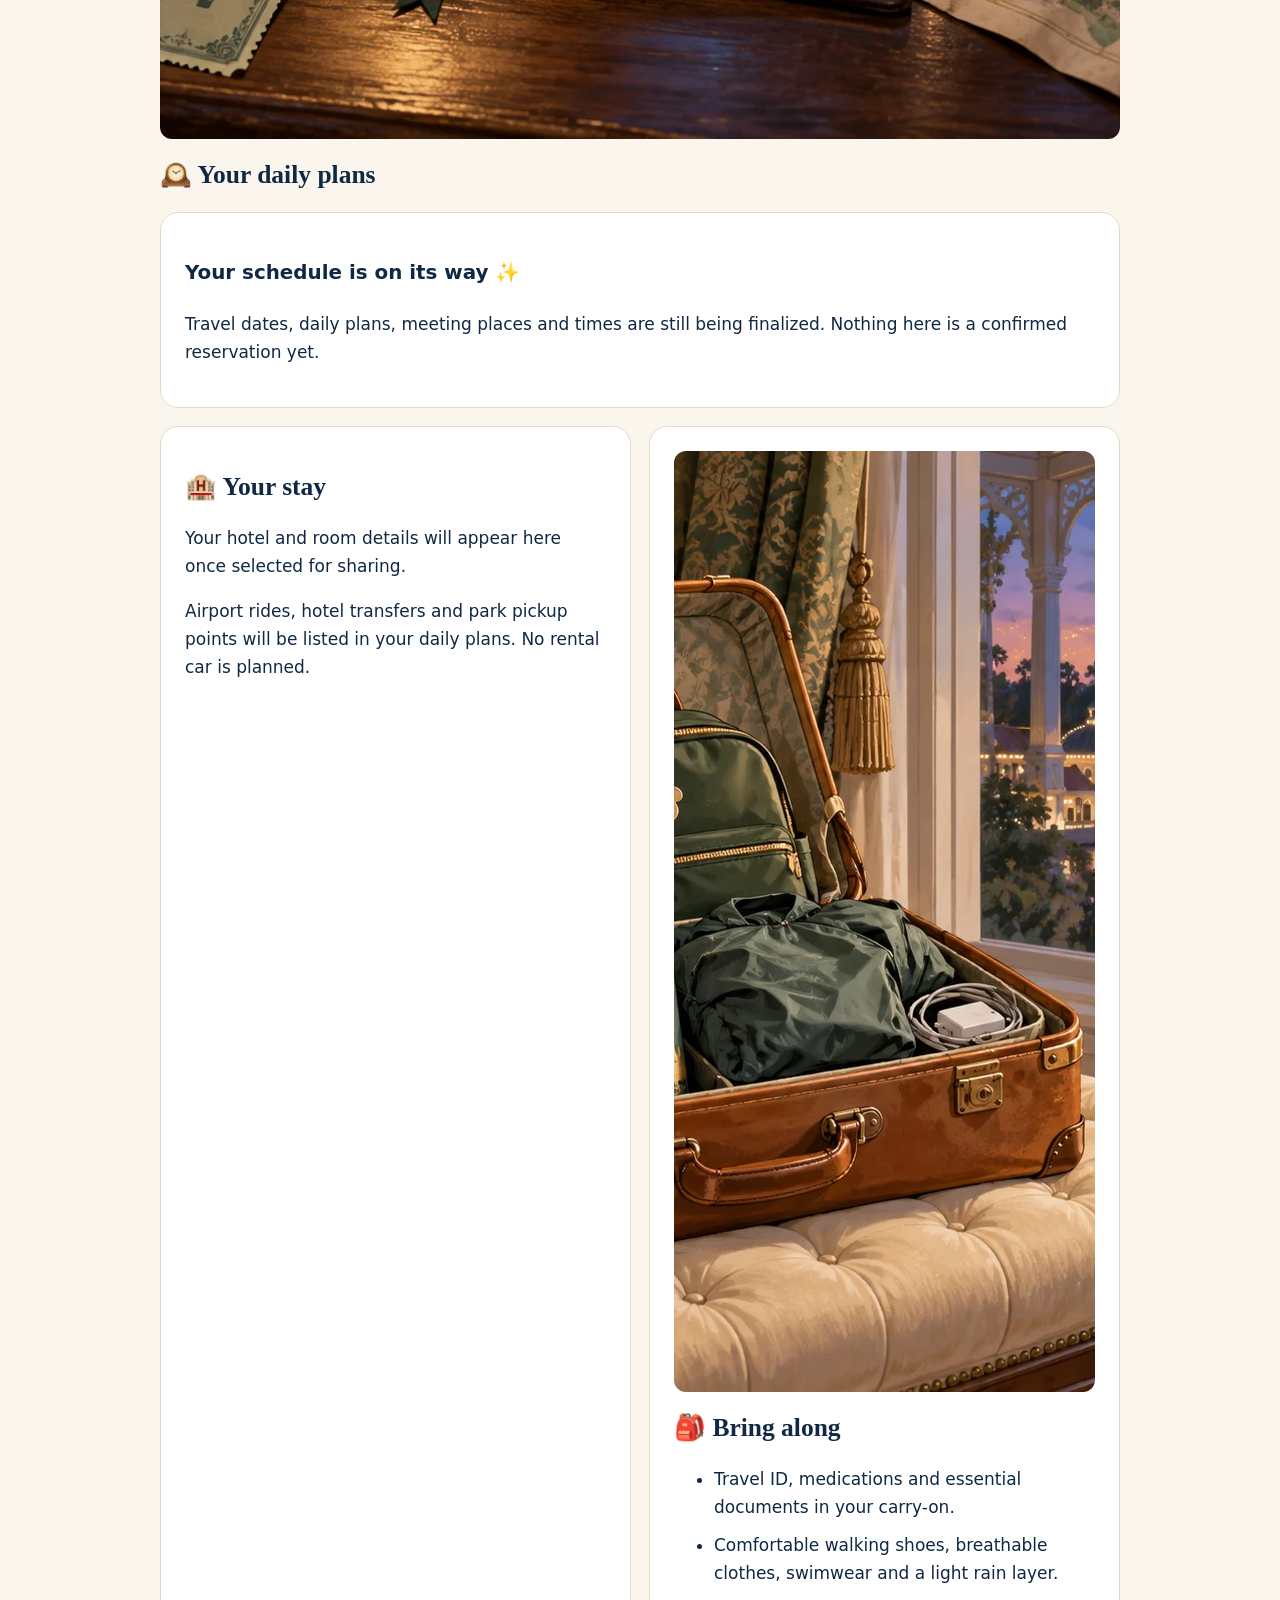
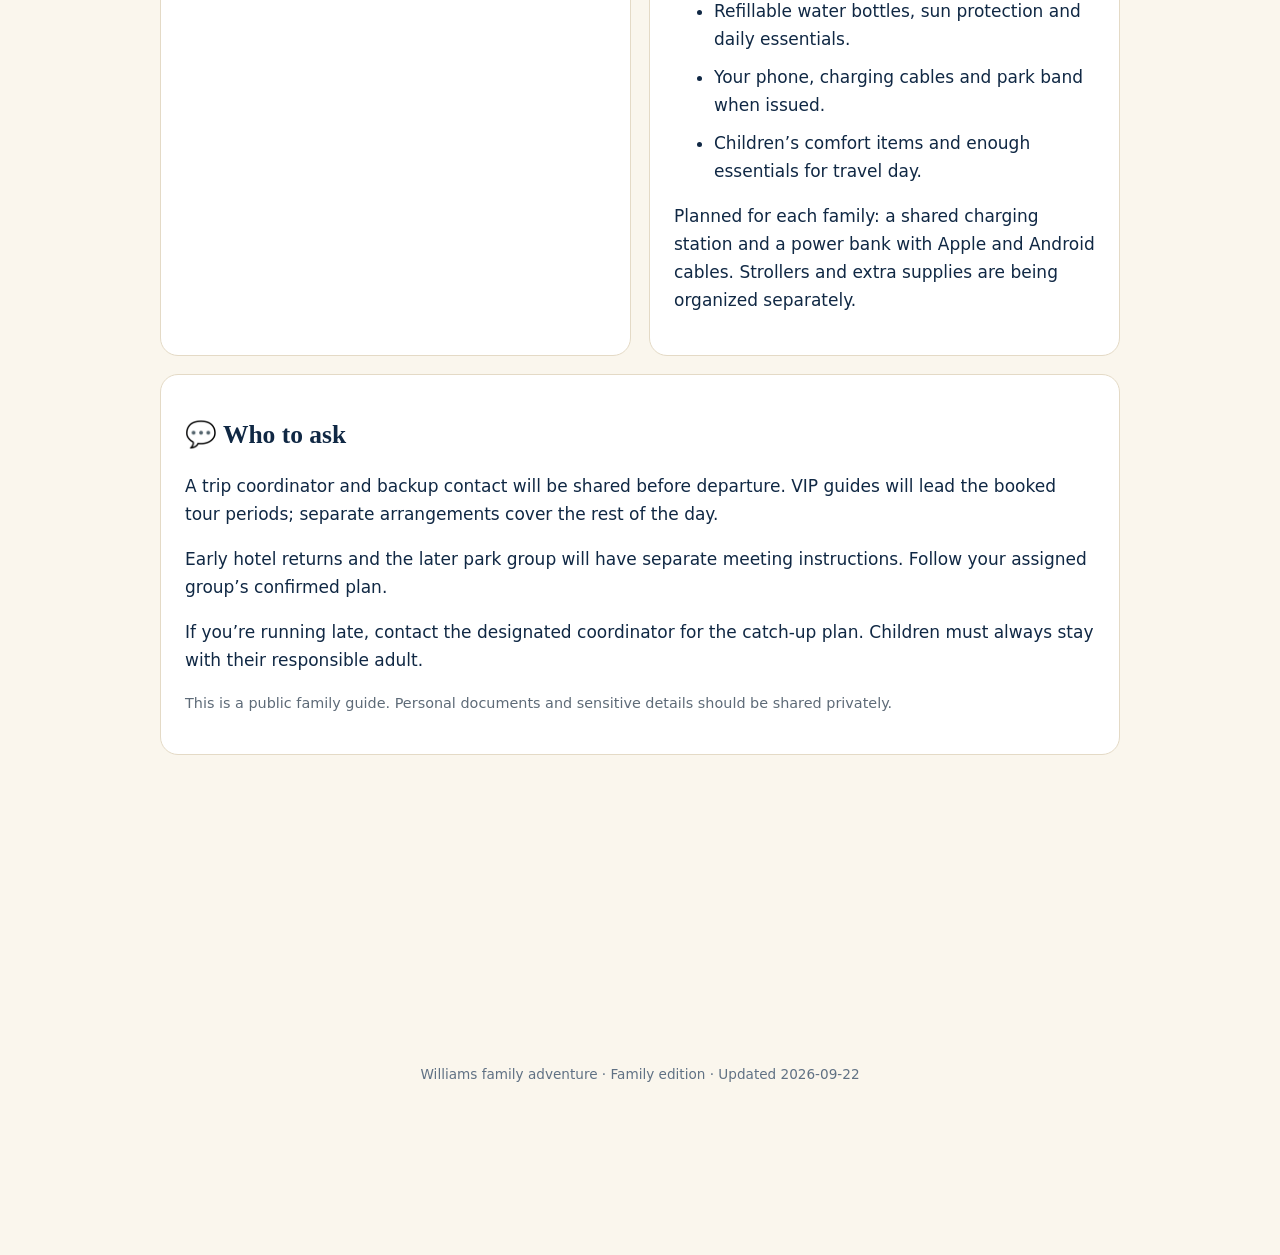
==== commit 23f2cd42: "Fix ticket asset paths in standalone-derived family navigation" ====
--- a/Eric/index.html
+++ b/Eric/index.html
@@ -1 +1 @@
-<!doctype html><html lang="en"><head><meta charset="utf-8"><meta name="viewport" content="width=device-width,initial-scale=1"><meta name="robots" content="noindex,nofollow"><title>Eric &amp; Carrie · Williams family trip</title><link rel="stylesheet" href="../style.css"><link rel="stylesheet" href="../tickets.css"></head><body><header><small>✦ Williams family adventure ✦</small><h1>Eric &amp; Carrie’s trip</h1><p>Your meeting times, little reminders and magical moments.</p><span class="badge" style="color:#102844">Planning for 2029 · details subject to confirmation</span></header><main><section><h2>A relaxed trip starts here</h2><p>Check this page the evening before each day. We’ll list the main meeting times so the time in between is yours to enjoy.</p><p class="muted">Orlando activities use Orlando local time. Flight times and airport transfers need their own confirmed local-time instructions.</p><button onclick="document.querySelectorAll('details').forEach(d=>d.open=true);window.print()">Print / save your guide</button></section><div id="days"><img class="guide-art" src="../art/planning-desk.webp" alt="Storybook travel journal overlooking a magical park" loading="lazy" width="1672" height="941"><h2>🕰️ Your daily plans</h2><section><h3>Your schedule is on its way ✨</h3><p>Travel dates, daily plans, meeting places and times are still being finalized. Nothing here is a confirmed reservation yet.</p></section></div><div class="grid"><section id="stay"><h2>🏨 Your stay</h2><p>Your hotel and room details will appear here once selected for sharing.</p><p>Airport rides, hotel transfers and park pickup points will be listed in your daily plans. No rental car is planned.</p></section><section id="pack"><img class="guide-art" src="../art/ready-for-magic.webp" alt="Storybook illustration of a suitcase packed for adventure" loading="lazy" width="1672" height="941"><h2>🎒 Bring along</h2><ul><li>Travel ID, medications and essential documents in your carry-on.</li><li>Comfortable walking shoes, breathable clothes, swimwear and a light rain layer.</li><li>Refillable water bottles, sun protection and daily essentials.</li><li>Your phone, charging cables and park band when issued.</li><li>Children’s comfort items and enough essentials for travel day.</li></ul><p>Planned for each family: a shared charging station and a power bank with Apple and Android cables. Strollers and extra supplies are being organized separately.</p></section></div><section id="help"><h2>💬 Who to ask</h2><p>A trip coordinator and backup contact will be shared before departure. VIP guides will lead the booked tour periods; separate arrangements cover the rest of the day.</p><p>Early hotel returns and the later park group will have separate meeting instructions. Follow your assigned group’s confirmed plan.</p><p>If you’re running late, contact the designated coordinator for the catch-up plan. Children must always stay with their responsible adult.</p><p class="muted">This is a public family guide. Personal documents and sensitive details should be shared privately.</p></section></main><footer>Williams family adventure · Family edition · Updated 2026-09-22</footer><script src="../tickets.js"></script></body></html>+<!doctype html><html lang="en"><head><meta charset="utf-8"><meta name="viewport" content="width=device-width,initial-scale=1"><meta name="robots" content="noindex,nofollow"><title>Eric &amp; Carrie · Williams family trip</title><link rel="stylesheet" href="../style.css?v=art1"><link rel="stylesheet" href="../tickets.css"></head><body><header><small>✦ Williams family adventure ✦</small><h1>Eric &amp; Carrie’s trip</h1><p>Your meeting times, little reminders and magical moments.</p><span class="badge" style="color:#102844">Planning for 2029 · details subject to confirmation</span></header><main><section><h2>A relaxed trip starts here</h2><p>Check this page the evening before each day. We’ll list the main meeting times so the time in between is yours to enjoy.</p><p class="muted">Orlando activities use Orlando local time. Flight times and airport transfers need their own confirmed local-time instructions.</p><button onclick="document.querySelectorAll('details').forEach(d=>d.open=true);window.print()">Print / save your guide</button></section><div id="days"><img class="guide-art" src="../art/planning-desk.webp" alt="Storybook travel journal overlooking a magical park" loading="lazy" width="1672" height="941"><h2>🕰️ Your daily plans</h2><section><h3>Your schedule is on its way ✨</h3><p>Travel dates, daily plans, meeting places and times are still being finalized. Nothing here is a confirmed reservation yet.</p></section></div><div class="grid"><section id="stay"><h2>🏨 Your stay</h2><p>Your hotel and room details will appear here once selected for sharing.</p><p>Airport rides, hotel transfers and park pickup points will be listed in your daily plans. No rental car is planned.</p></section><section id="pack"><img class="guide-art" src="../art/ready-for-magic.webp" alt="Storybook illustration of a suitcase packed for adventure" loading="lazy" width="1672" height="941"><h2>🎒 Bring along</h2><ul><li>Travel ID, medications and essential documents in your carry-on.</li><li>Comfortable walking shoes, breathable clothes, swimwear and a light rain layer.</li><li>Refillable water bottles, sun protection and daily essentials.</li><li>Your phone, charging cables and park band when issued.</li><li>Children’s comfort items and enough essentials for travel day.</li></ul><p>Planned for each family: a shared charging station and a power bank with Apple and Android cables. Strollers and extra supplies are being organized separately.</p></section></div><section id="help"><h2>💬 Who to ask</h2><p>A trip coordinator and backup contact will be shared before departure. VIP guides will lead the booked tour periods; separate arrangements cover the rest of the day.</p><p>Early hotel returns and the later park group will have separate meeting instructions. Follow your assigned group’s confirmed plan.</p><p>If you’re running late, contact the designated coordinator for the catch-up plan. Children must always stay with their responsible adult.</p><p class="muted">This is a public family guide. Personal documents and sensitive details should be shared privately.</p></section></main><footer>Williams family adventure · Family edition · Updated 2026-09-22</footer><script src="../tickets.js?v=art2"></script></body></html>
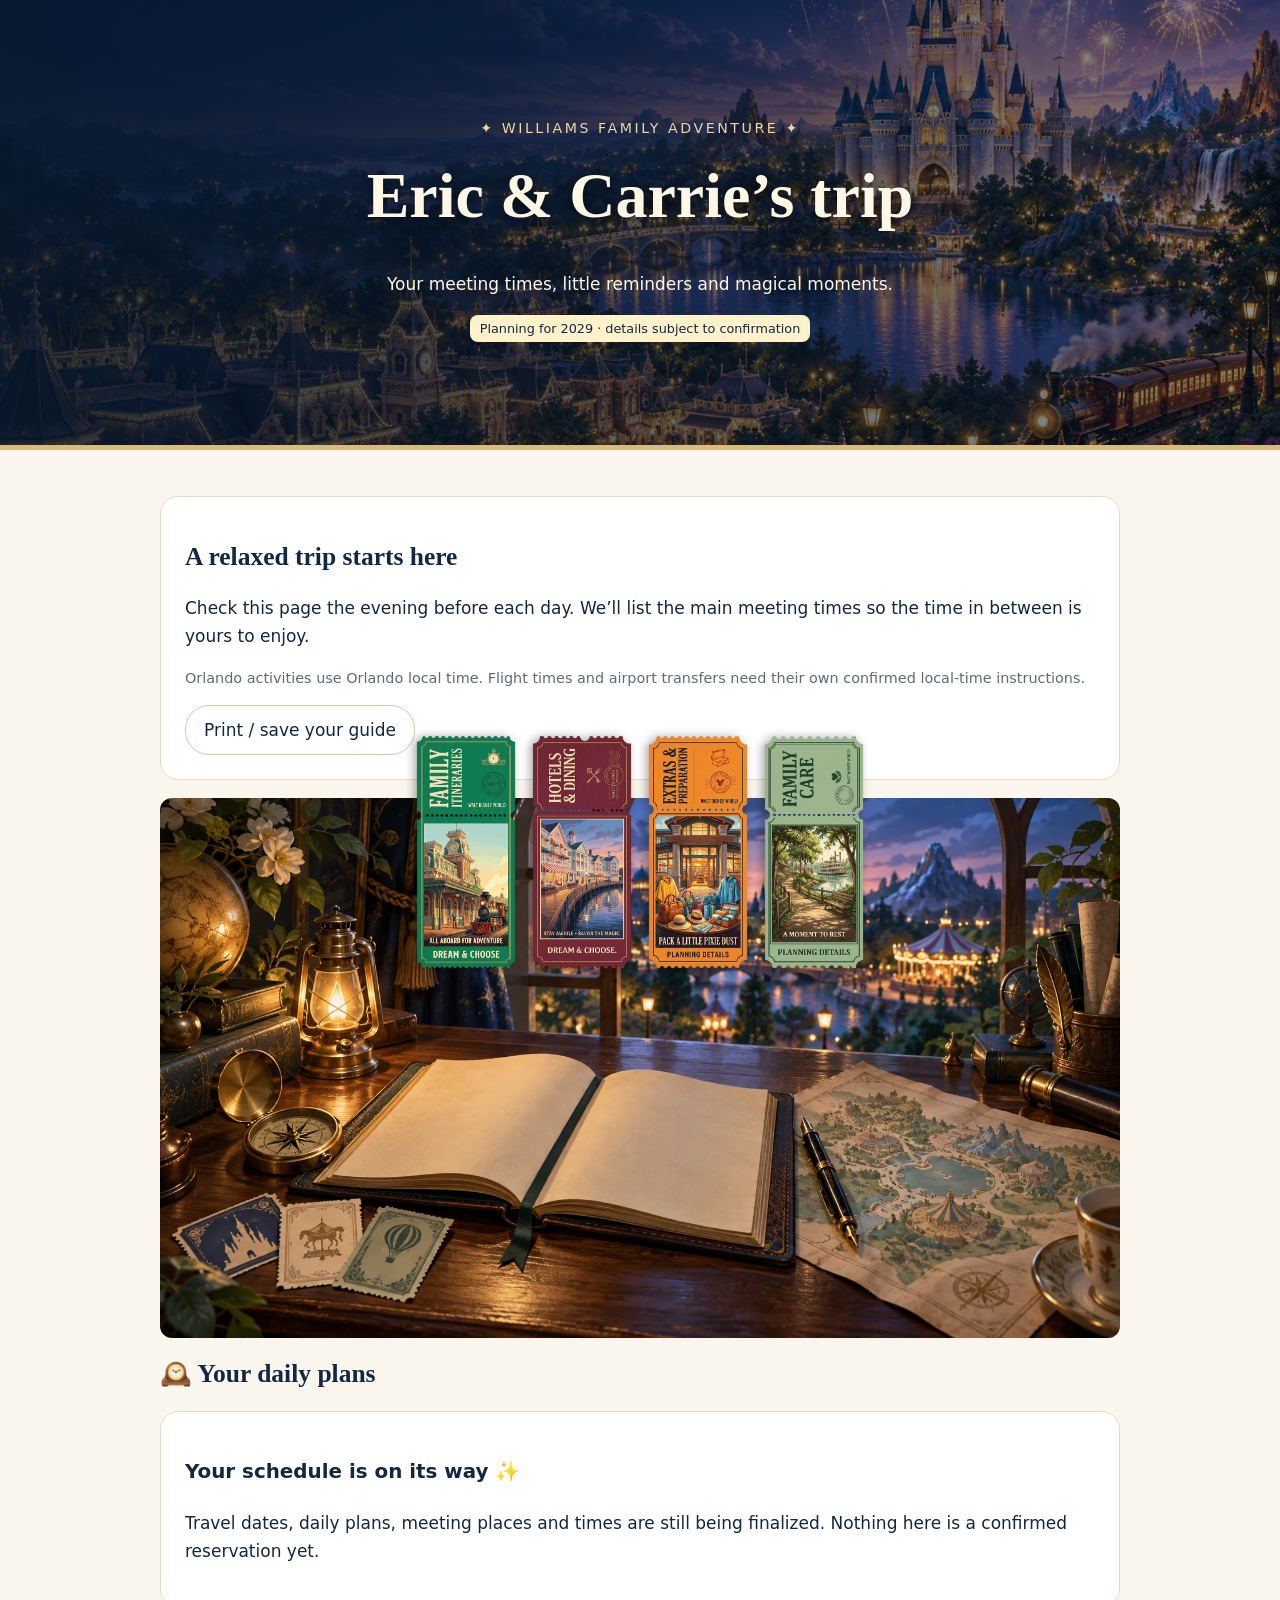
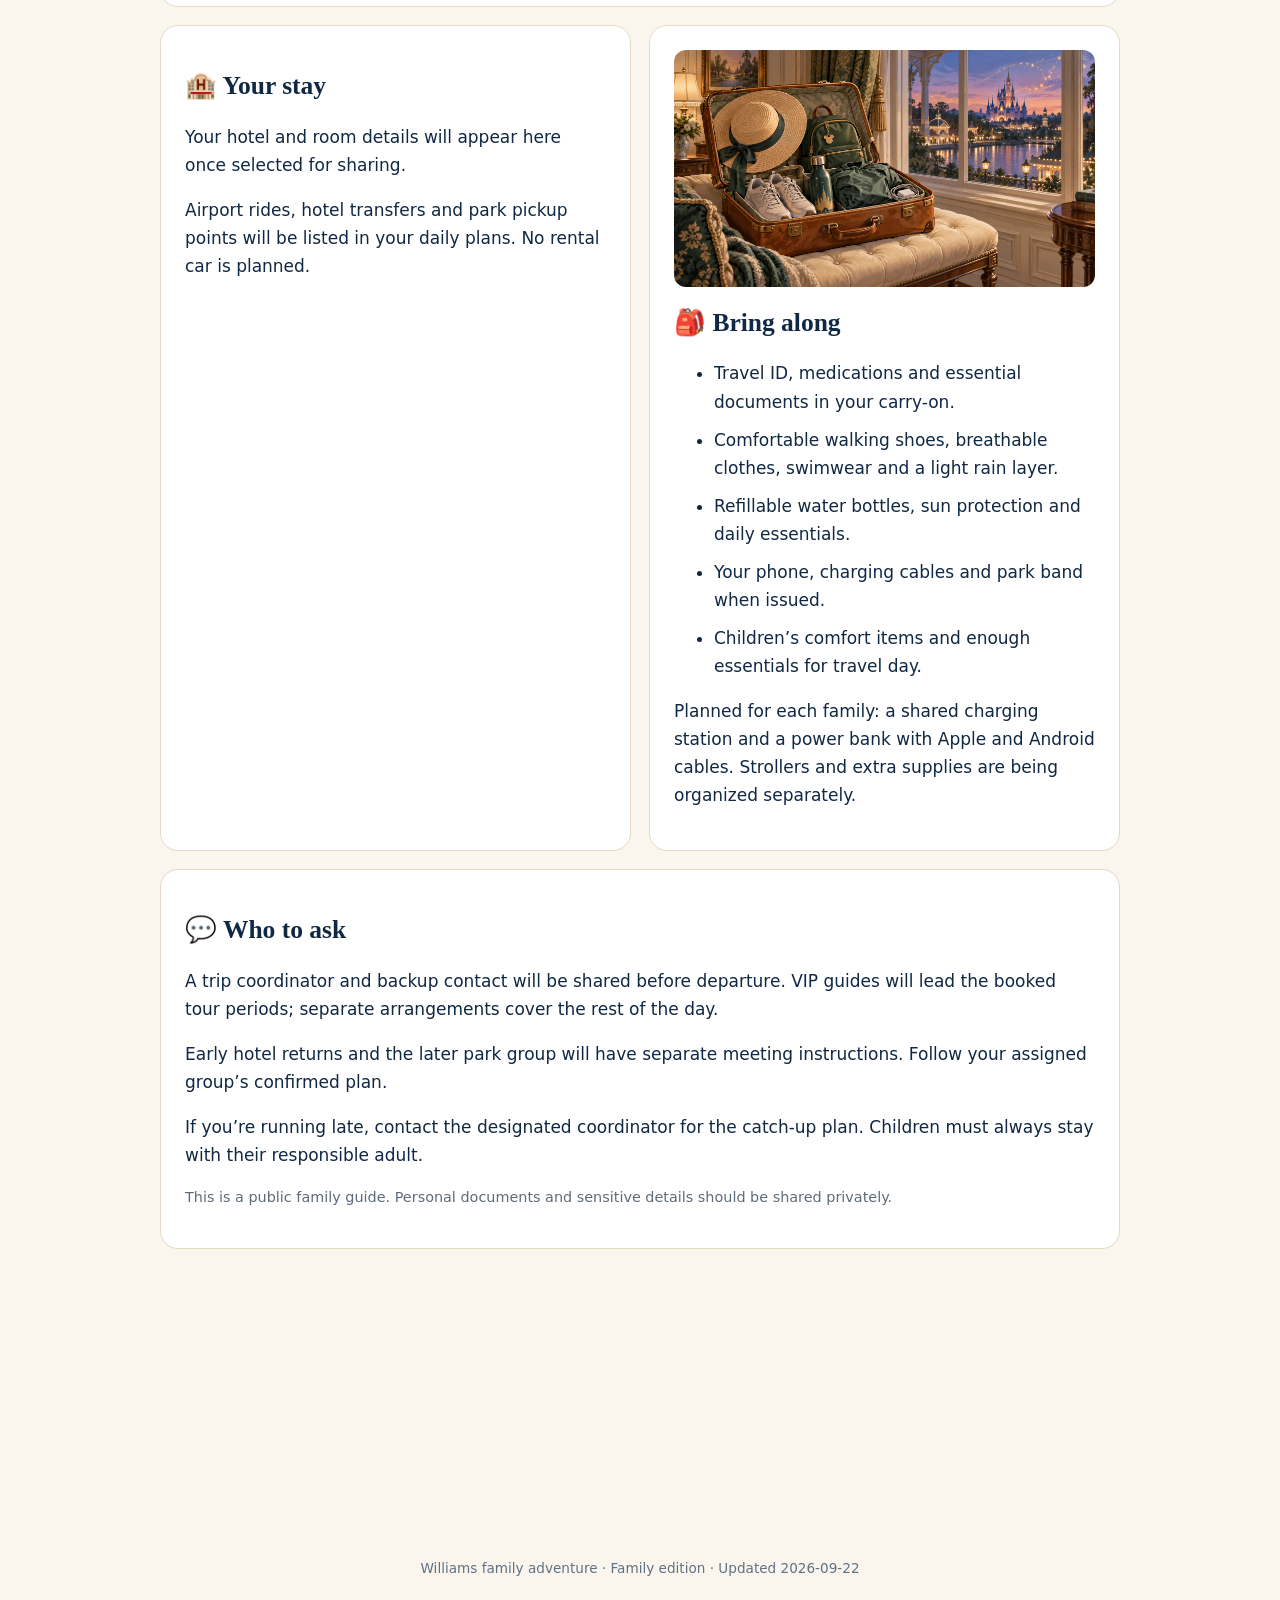
==== commit 167a7252: "Keep illustrations proportional on small screens" ====
--- a/Eric/index.html
+++ b/Eric/index.html
@@ -1 +1 @@
-<!doctype html><html lang="en"><head><meta charset="utf-8"><meta name="viewport" content="width=device-width,initial-scale=1"><meta name="robots" content="noindex,nofollow"><title>Eric &amp; Carrie · Williams family trip</title><link rel="stylesheet" href="../style.css?v=art1"><link rel="stylesheet" href="../tickets.css"></head><body><header><small>✦ Williams family adventure ✦</small><h1>Eric &amp; Carrie’s trip</h1><p>Your meeting times, little reminders and magical moments.</p><span class="badge" style="color:#102844">Planning for 2029 · details subject to confirmation</span></header><main><section><h2>A relaxed trip starts here</h2><p>Check this page the evening before each day. We’ll list the main meeting times so the time in between is yours to enjoy.</p><p class="muted">Orlando activities use Orlando local time. Flight times and airport transfers need their own confirmed local-time instructions.</p><button onclick="document.querySelectorAll('details').forEach(d=>d.open=true);window.print()">Print / save your guide</button></section><div id="days"><img class="guide-art" src="../art/planning-desk.webp" alt="Storybook travel journal overlooking a magical park" loading="lazy" width="1672" height="941"><h2>🕰️ Your daily plans</h2><section><h3>Your schedule is on its way ✨</h3><p>Travel dates, daily plans, meeting places and times are still being finalized. Nothing here is a confirmed reservation yet.</p></section></div><div class="grid"><section id="stay"><h2>🏨 Your stay</h2><p>Your hotel and room details will appear here once selected for sharing.</p><p>Airport rides, hotel transfers and park pickup points will be listed in your daily plans. No rental car is planned.</p></section><section id="pack"><img class="guide-art" src="../art/ready-for-magic.webp" alt="Storybook illustration of a suitcase packed for adventure" loading="lazy" width="1672" height="941"><h2>🎒 Bring along</h2><ul><li>Travel ID, medications and essential documents in your carry-on.</li><li>Comfortable walking shoes, breathable clothes, swimwear and a light rain layer.</li><li>Refillable water bottles, sun protection and daily essentials.</li><li>Your phone, charging cables and park band when issued.</li><li>Children’s comfort items and enough essentials for travel day.</li></ul><p>Planned for each family: a shared charging station and a power bank with Apple and Android cables. Strollers and extra supplies are being organized separately.</p></section></div><section id="help"><h2>💬 Who to ask</h2><p>A trip coordinator and backup contact will be shared before departure. VIP guides will lead the booked tour periods; separate arrangements cover the rest of the day.</p><p>Early hotel returns and the later park group will have separate meeting instructions. Follow your assigned group’s confirmed plan.</p><p>If you’re running late, contact the designated coordinator for the catch-up plan. Children must always stay with their responsible adult.</p><p class="muted">This is a public family guide. Personal documents and sensitive details should be shared privately.</p></section></main><footer>Williams family adventure · Family edition · Updated 2026-09-22</footer><script src="../tickets.js?v=art2"></script></body></html>+<!doctype html><html lang="en"><head><meta charset="utf-8"><meta name="viewport" content="width=device-width,initial-scale=1"><meta name="robots" content="noindex,nofollow"><title>Eric &amp; Carrie · Williams family trip</title><link rel="stylesheet" href="../style.css?v=art3"><link rel="stylesheet" href="../tickets.css"></head><body><header><small>✦ Williams family adventure ✦</small><h1>Eric &amp; Carrie’s trip</h1><p>Your meeting times, little reminders and magical moments.</p><span class="badge" style="color:#102844">Planning for 2029 · details subject to confirmation</span></header><main><section><h2>A relaxed trip starts here</h2><p>Check this page the evening before each day. We’ll list the main meeting times so the time in between is yours to enjoy.</p><p class="muted">Orlando activities use Orlando local time. Flight times and airport transfers need their own confirmed local-time instructions.</p><button onclick="document.querySelectorAll('details').forEach(d=>d.open=true);window.print()">Print / save your guide</button></section><div id="days"><img class="guide-art" src="../art/planning-desk.webp" alt="Storybook travel journal overlooking a magical park" loading="lazy" width="1672" height="941"><h2>🕰️ Your daily plans</h2><section><h3>Your schedule is on its way ✨</h3><p>Travel dates, daily plans, meeting places and times are still being finalized. Nothing here is a confirmed reservation yet.</p></section></div><div class="grid"><section id="stay"><h2>🏨 Your stay</h2><p>Your hotel and room details will appear here once selected for sharing.</p><p>Airport rides, hotel transfers and park pickup points will be listed in your daily plans. No rental car is planned.</p></section><section id="pack"><img class="guide-art" src="../art/ready-for-magic.webp" alt="Storybook illustration of a suitcase packed for adventure" loading="lazy" width="1672" height="941"><h2>🎒 Bring along</h2><ul><li>Travel ID, medications and essential documents in your carry-on.</li><li>Comfortable walking shoes, breathable clothes, swimwear and a light rain layer.</li><li>Refillable water bottles, sun protection and daily essentials.</li><li>Your phone, charging cables and park band when issued.</li><li>Children’s comfort items and enough essentials for travel day.</li></ul><p>Planned for each family: a shared charging station and a power bank with Apple and Android cables. Strollers and extra supplies are being organized separately.</p></section></div><section id="help"><h2>💬 Who to ask</h2><p>A trip coordinator and backup contact will be shared before departure. VIP guides will lead the booked tour periods; separate arrangements cover the rest of the day.</p><p>Early hotel returns and the later park group will have separate meeting instructions. Follow your assigned group’s confirmed plan.</p><p>If you’re running late, contact the designated coordinator for the catch-up plan. Children must always stay with their responsible adult.</p><p class="muted">This is a public family guide. Personal documents and sensitive details should be shared privately.</p></section></main><footer>Williams family adventure · Family edition · Updated 2026-09-22</footer><script src="../tickets.js?v=art2"></script></body></html>
--- a/style.css
+++ b/style.css
@@ -1 +1 @@
-:root{color-scheme:light;--navy:#102844;--gold:#dbbb79}*{box-sizing:border-box}body{margin:0;background:#faf6ed;color:var(--navy);font:17px/1.65 system-ui,sans-serif}header{background:radial-gradient(ellipse at top,#315d81,#102844 70%);color:#fff7e5;text-align:center;padding:70px 22px 56px;border-bottom:5px solid var(--gold)}header small{letter-spacing:.18em;text-transform:uppercase;color:#eed7a5}h1,h2{font-family:Georgia,serif;line-height:1.2}h1{font-size:clamp(2.2rem,6vw,4rem);margin:18px 0}main{max-width:1000px;margin:auto;padding:28px 20px 80px}nav{display:flex;gap:10px;flex-wrap:wrap;margin-bottom:28px}a,button{color:var(--navy)}nav a,button{background:#fff;border:1px solid #d8c8a6;border-radius:24px;padding:10px 18px;text-decoration:none}section,details{background:white;border:1px solid #e4dac6;border-radius:18px;padding:24px;margin:18px 0;scroll-margin-top:20px}summary{cursor:pointer;font-weight:700;font-size:1.1rem}article{display:grid;grid-template-columns:100px 1fr;gap:16px;padding:18px 0;border-bottom:1px solid #eee6d6}article:last-child{border:0}.muted{color:#5e6b78;font-size:.9rem}.badge{display:inline-block;background:#fff1c9;padding:3px 10px;border-radius:8px;font-size:.8rem}.grid{display:grid;grid-template-columns:1fr 1fr;gap:18px}.grid section{margin:0}li{margin:10px 0}footer{text-align:center;font-size:.85rem;color:#607184;padding:20px}button{font:inherit;cursor:pointer}@media(max-width:600px){.grid{grid-template-columns:1fr}article{grid-template-columns:75px 1fr}section,details{padding:18px}header{padding:45px 20px}}@media print{nav,button{display:none}header{background:none;color:#102844;padding:10px}details{break-inside:avoid}body{font-size:12px}}header{min-height:450px;display:flex;flex-direction:column;justify-content:center;align-items:center;background:linear-gradient(90deg,#071629d9,#07162975),url('art/magical-arrival-hero.webp') center/cover}header h1{max-width:850px;text-shadow:0 2px 14px #0008}.guide-art{display:block;width:100%;aspect-ratio:16/9;object-fit:cover;border-radius:12px;margin:0 0 20px}@media(max-width:600px){header{background-position:62% center;min-height:430px}}@media print{header{background:none;min-height:0}.guide-art{display:none}}+:root{color-scheme:light;--navy:#102844;--gold:#dbbb79}*{box-sizing:border-box}body{margin:0;background:#faf6ed;color:var(--navy);font:17px/1.65 system-ui,sans-serif}header{background:radial-gradient(ellipse at top,#315d81,#102844 70%);color:#fff7e5;text-align:center;padding:70px 22px 56px;border-bottom:5px solid var(--gold)}header small{letter-spacing:.18em;text-transform:uppercase;color:#eed7a5}h1,h2{font-family:Georgia,serif;line-height:1.2}h1{font-size:clamp(2.2rem,6vw,4rem);margin:18px 0}main{max-width:1000px;margin:auto;padding:28px 20px 80px}nav{display:flex;gap:10px;flex-wrap:wrap;margin-bottom:28px}a,button{color:var(--navy)}nav a,button{background:#fff;border:1px solid #d8c8a6;border-radius:24px;padding:10px 18px;text-decoration:none}section,details{background:white;border:1px solid #e4dac6;border-radius:18px;padding:24px;margin:18px 0;scroll-margin-top:20px}summary{cursor:pointer;font-weight:700;font-size:1.1rem}article{display:grid;grid-template-columns:100px 1fr;gap:16px;padding:18px 0;border-bottom:1px solid #eee6d6}article:last-child{border:0}.muted{color:#5e6b78;font-size:.9rem}.badge{display:inline-block;background:#fff1c9;padding:3px 10px;border-radius:8px;font-size:.8rem}.grid{display:grid;grid-template-columns:1fr 1fr;gap:18px}.grid section{margin:0}li{margin:10px 0}footer{text-align:center;font-size:.85rem;color:#607184;padding:20px}button{font:inherit;cursor:pointer}@media(max-width:600px){.grid{grid-template-columns:1fr}article{grid-template-columns:75px 1fr}section,details{padding:18px}header{padding:45px 20px}}@media print{nav,button{display:none}header{background:none;color:#102844;padding:10px}details{break-inside:avoid}body{font-size:12px}}header{min-height:450px;display:flex;flex-direction:column;justify-content:center;align-items:center;background:linear-gradient(90deg,#071629d9,#07162975),url('art/magical-arrival-hero.webp') center/cover}header h1{max-width:850px;text-shadow:0 2px 14px #0008}.guide-art{display:block;width:100%;height:auto;aspect-ratio:16/9;object-fit:cover;border-radius:12px;margin:0 0 20px}@media(max-width:600px){header{background-position:62% center;min-height:430px}}@media print{header{background:none;min-height:0}.guide-art{display:none}}
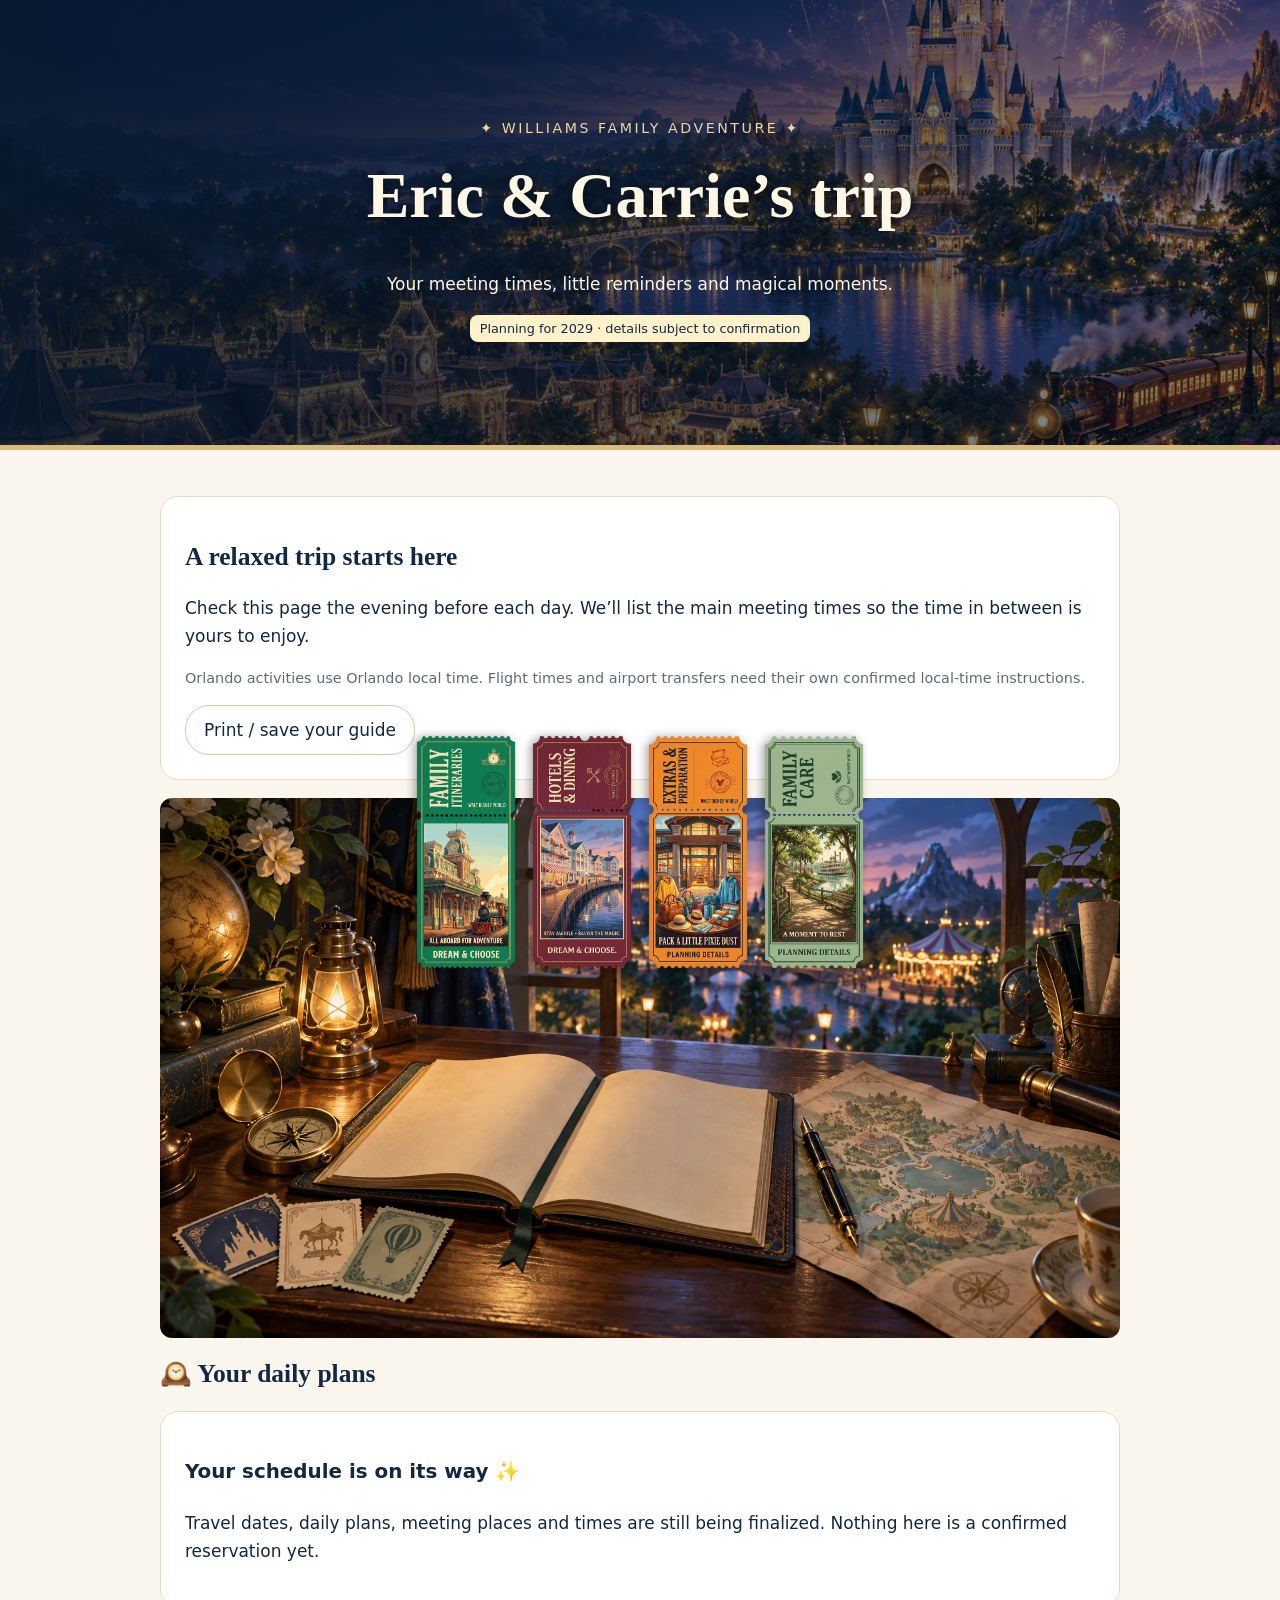
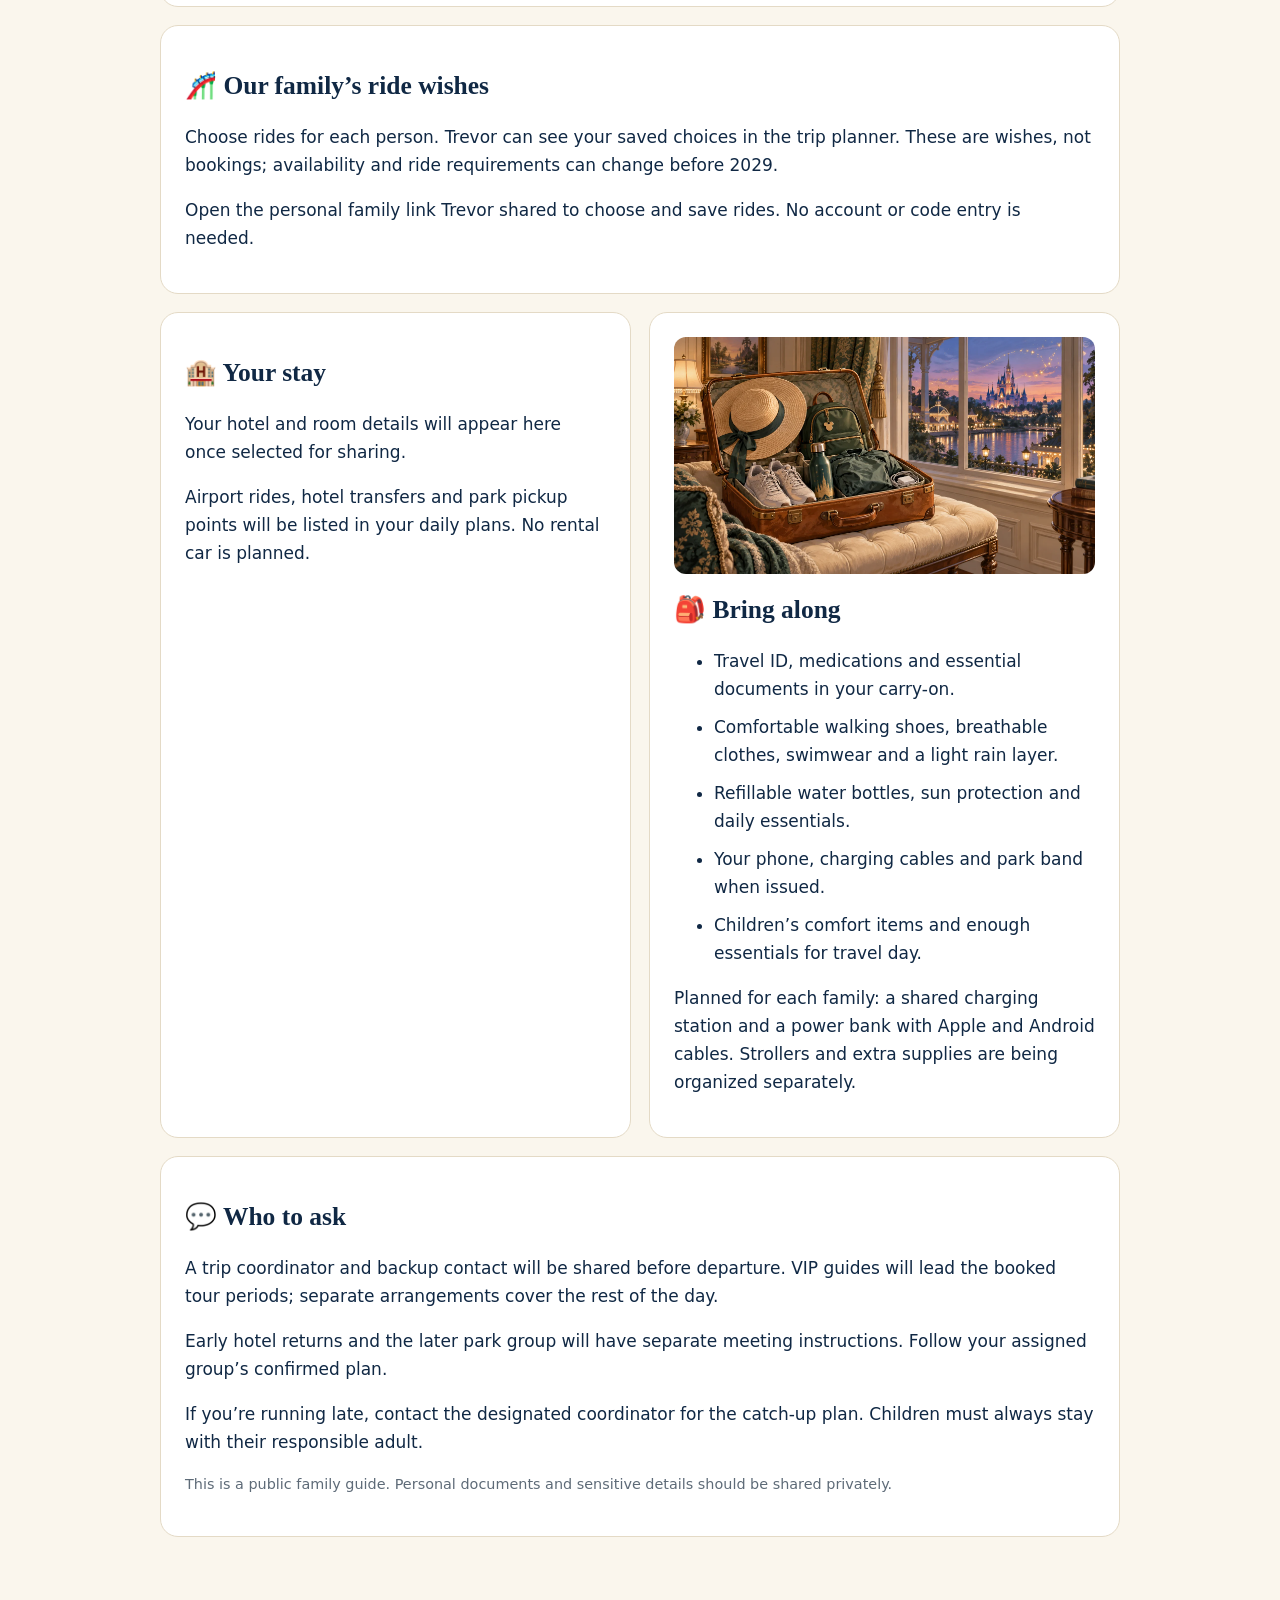
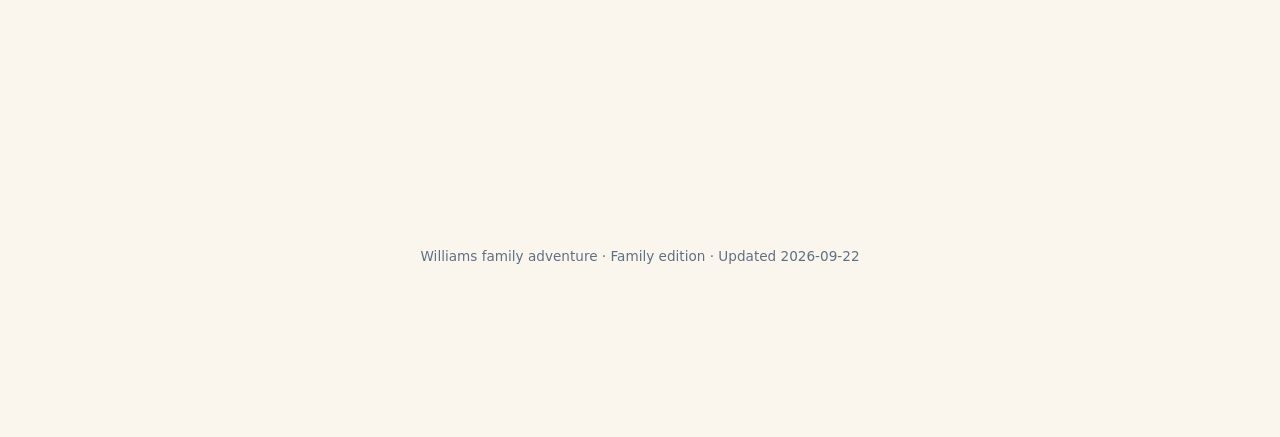
==== commit 3719e241: "Add protected planner entry and live family ride preferences" ====
--- a/Eric/index.html
+++ b/Eric/index.html
@@ -1 +1 @@
-<!doctype html><html lang="en"><head><meta charset="utf-8"><meta name="viewport" content="width=device-width,initial-scale=1"><meta name="robots" content="noindex,nofollow"><title>Eric &amp; Carrie · Williams family trip</title><link rel="stylesheet" href="../style.css?v=art3"><link rel="stylesheet" href="../tickets.css"></head><body><header><small>✦ Williams family adventure ✦</small><h1>Eric &amp; Carrie’s trip</h1><p>Your meeting times, little reminders and magical moments.</p><span class="badge" style="color:#102844">Planning for 2029 · details subject to confirmation</span></header><main><section><h2>A relaxed trip starts here</h2><p>Check this page the evening before each day. We’ll list the main meeting times so the time in between is yours to enjoy.</p><p class="muted">Orlando activities use Orlando local time. Flight times and airport transfers need their own confirmed local-time instructions.</p><button onclick="document.querySelectorAll('details').forEach(d=>d.open=true);window.print()">Print / save your guide</button></section><div id="days"><img class="guide-art" src="../art/planning-desk.webp" alt="Storybook travel journal overlooking a magical park" loading="lazy" width="1672" height="941"><h2>🕰️ Your daily plans</h2><section><h3>Your schedule is on its way ✨</h3><p>Travel dates, daily plans, meeting places and times are still being finalized. Nothing here is a confirmed reservation yet.</p></section></div><div class="grid"><section id="stay"><h2>🏨 Your stay</h2><p>Your hotel and room details will appear here once selected for sharing.</p><p>Airport rides, hotel transfers and park pickup points will be listed in your daily plans. No rental car is planned.</p></section><section id="pack"><img class="guide-art" src="../art/ready-for-magic.webp" alt="Storybook illustration of a suitcase packed for adventure" loading="lazy" width="1672" height="941"><h2>🎒 Bring along</h2><ul><li>Travel ID, medications and essential documents in your carry-on.</li><li>Comfortable walking shoes, breathable clothes, swimwear and a light rain layer.</li><li>Refillable water bottles, sun protection and daily essentials.</li><li>Your phone, charging cables and park band when issued.</li><li>Children’s comfort items and enough essentials for travel day.</li></ul><p>Planned for each family: a shared charging station and a power bank with Apple and Android cables. Strollers and extra supplies are being organized separately.</p></section></div><section id="help"><h2>💬 Who to ask</h2><p>A trip coordinator and backup contact will be shared before departure. VIP guides will lead the booked tour periods; separate arrangements cover the rest of the day.</p><p>Early hotel returns and the later park group will have separate meeting instructions. Follow your assigned group’s confirmed plan.</p><p>If you’re running late, contact the designated coordinator for the catch-up plan. Children must always stay with their responsible adult.</p><p class="muted">This is a public family guide. Personal documents and sensitive details should be shared privately.</p></section></main><footer>Williams family adventure · Family edition · Updated 2026-09-22</footer><script src="../tickets.js?v=art2"></script></body></html>+<!doctype html><html lang="en"><head><meta charset="utf-8"><meta name="viewport" content="width=device-width,initial-scale=1"><meta name="robots" content="noindex,nofollow"><title>Eric &amp; Carrie · Williams family trip</title><link rel="stylesheet" href="../style.css?v=art3"><link rel="stylesheet" href="../tickets.css"></head><body><header><small>✦ Williams family adventure ✦</small><h1>Eric &amp; Carrie’s trip</h1><p>Your meeting times, little reminders and magical moments.</p><span class="badge" style="color:#102844">Planning for 2029 · details subject to confirmation</span></header><main><section><h2>A relaxed trip starts here</h2><p>Check this page the evening before each day. We’ll list the main meeting times so the time in between is yours to enjoy.</p><p class="muted">Orlando activities use Orlando local time. Flight times and airport transfers need their own confirmed local-time instructions.</p><button onclick="document.querySelectorAll('details').forEach(d=>d.open=true);window.print()">Print / save your guide</button></section><div id="days"><img class="guide-art" src="../art/planning-desk.webp" alt="Storybook travel journal overlooking a magical park" loading="lazy" width="1672" height="941"><h2>🕰️ Your daily plans</h2><section><h3>Your schedule is on its way ✨</h3><p>Travel dates, daily plans, meeting places and times are still being finalized. Nothing here is a confirmed reservation yet.</p></section></div><div class="grid"><section id="stay"><h2>🏨 Your stay</h2><p>Your hotel and room details will appear here once selected for sharing.</p><p>Airport rides, hotel transfers and park pickup points will be listed in your daily plans. No rental car is planned.</p></section><section id="pack"><img class="guide-art" src="../art/ready-for-magic.webp" alt="Storybook illustration of a suitcase packed for adventure" loading="lazy" width="1672" height="941"><h2>🎒 Bring along</h2><ul><li>Travel ID, medications and essential documents in your carry-on.</li><li>Comfortable walking shoes, breathable clothes, swimwear and a light rain layer.</li><li>Refillable water bottles, sun protection and daily essentials.</li><li>Your phone, charging cables and park band when issued.</li><li>Children’s comfort items and enough essentials for travel day.</li></ul><p>Planned for each family: a shared charging station and a power bank with Apple and Android cables. Strollers and extra supplies are being organized separately.</p></section></div><section id="help"><h2>💬 Who to ask</h2><p>A trip coordinator and backup contact will be shared before departure. VIP guides will lead the booked tour periods; separate arrangements cover the rest of the day.</p><p>Early hotel returns and the later park group will have separate meeting instructions. Follow your assigned group’s confirmed plan.</p><p>If you’re running late, contact the designated coordinator for the catch-up plan. Children must always stay with their responsible adult.</p><p class="muted">This is a public family guide. Personal documents and sensitive details should be shared privately.</p></section></main><footer>Williams family adventure · Family edition · Updated 2026-09-22</footer><script src="../tickets.js?v=art2"></script><script type="module" src="../family-choices.js?v=sync1"></script></body></html>
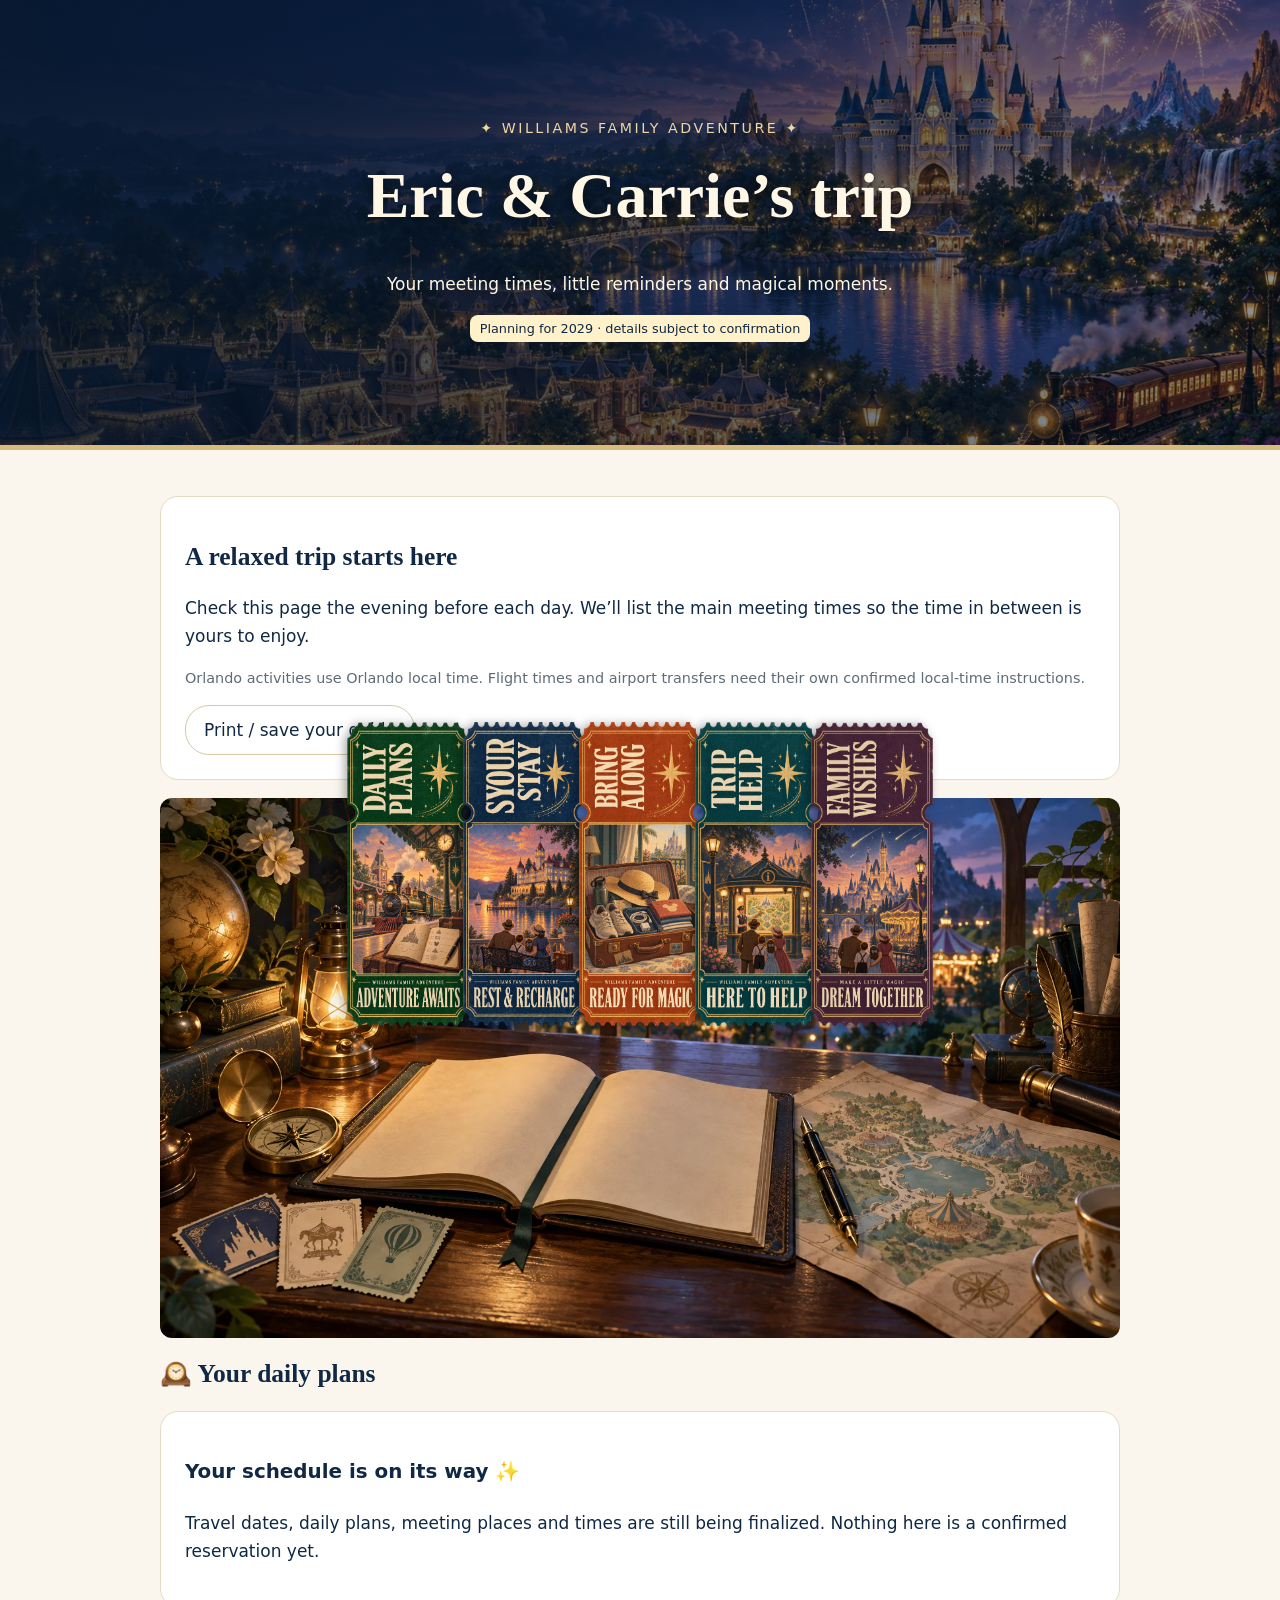
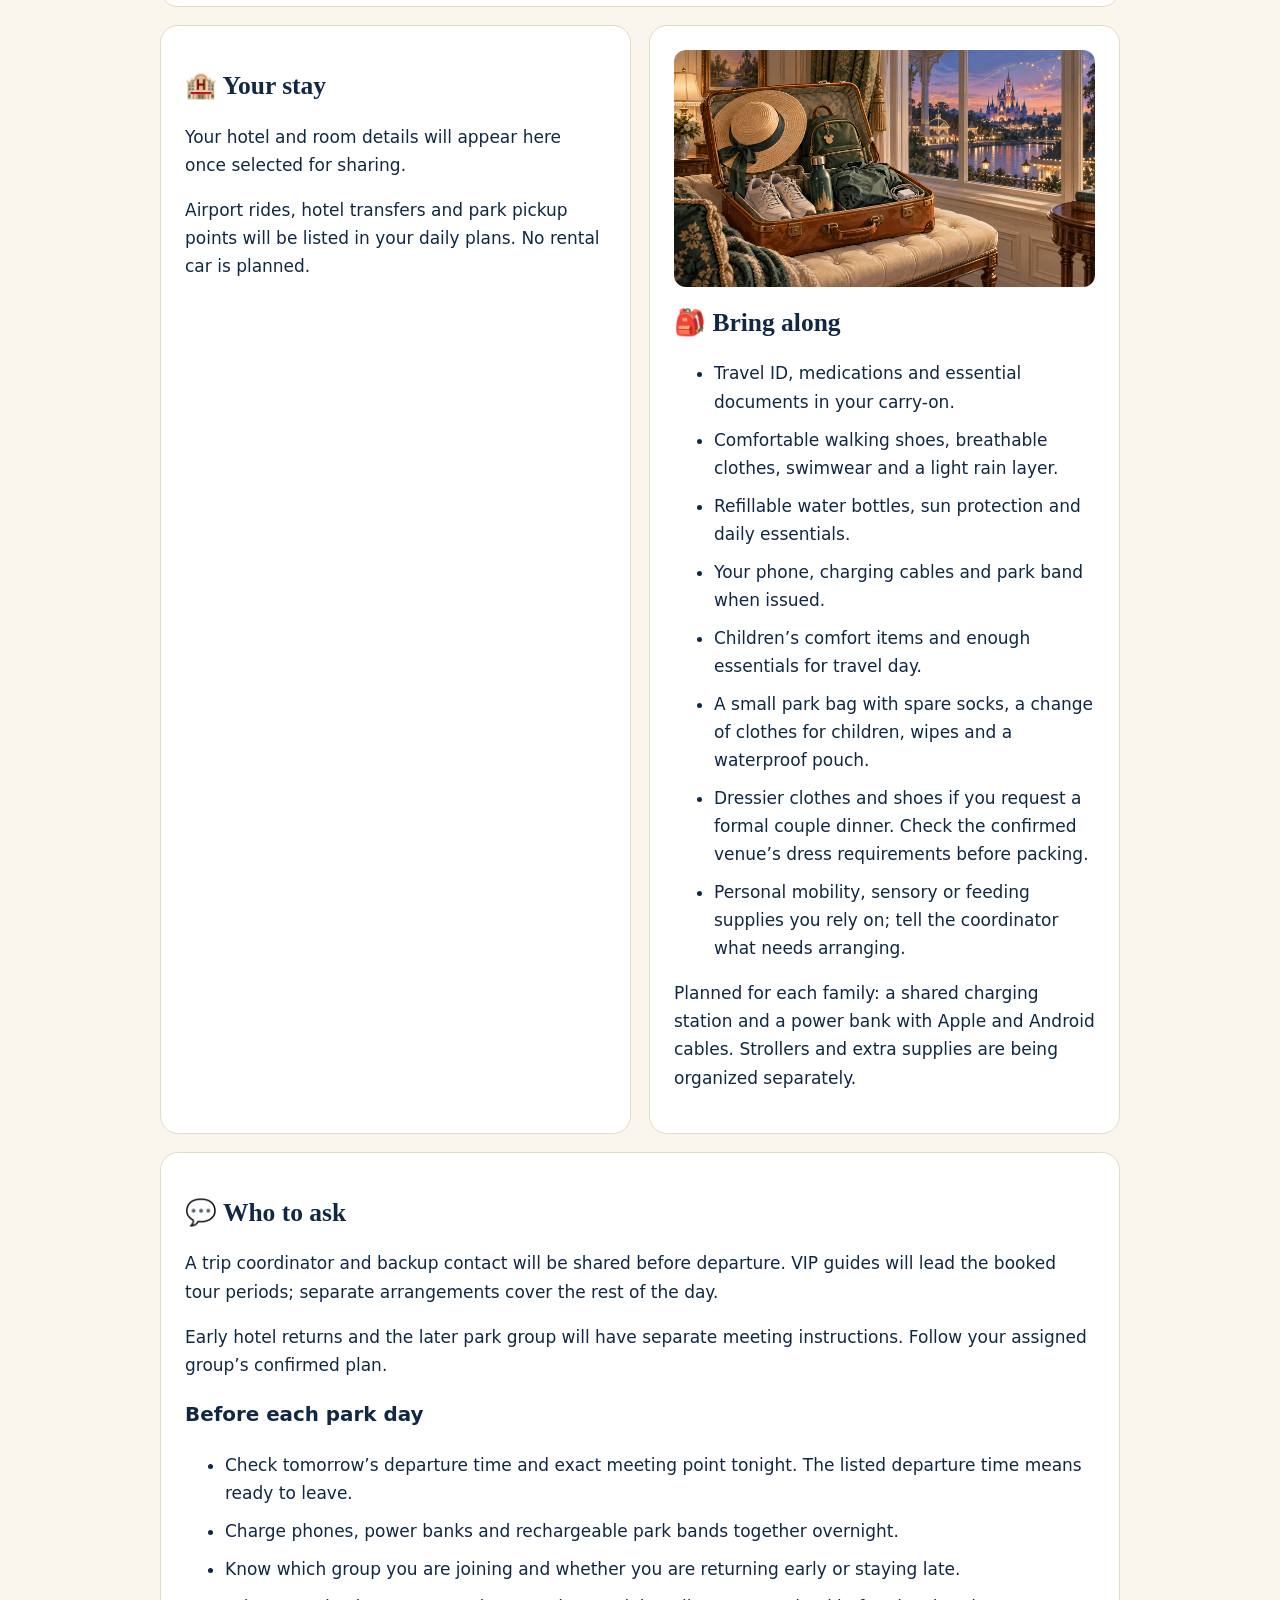
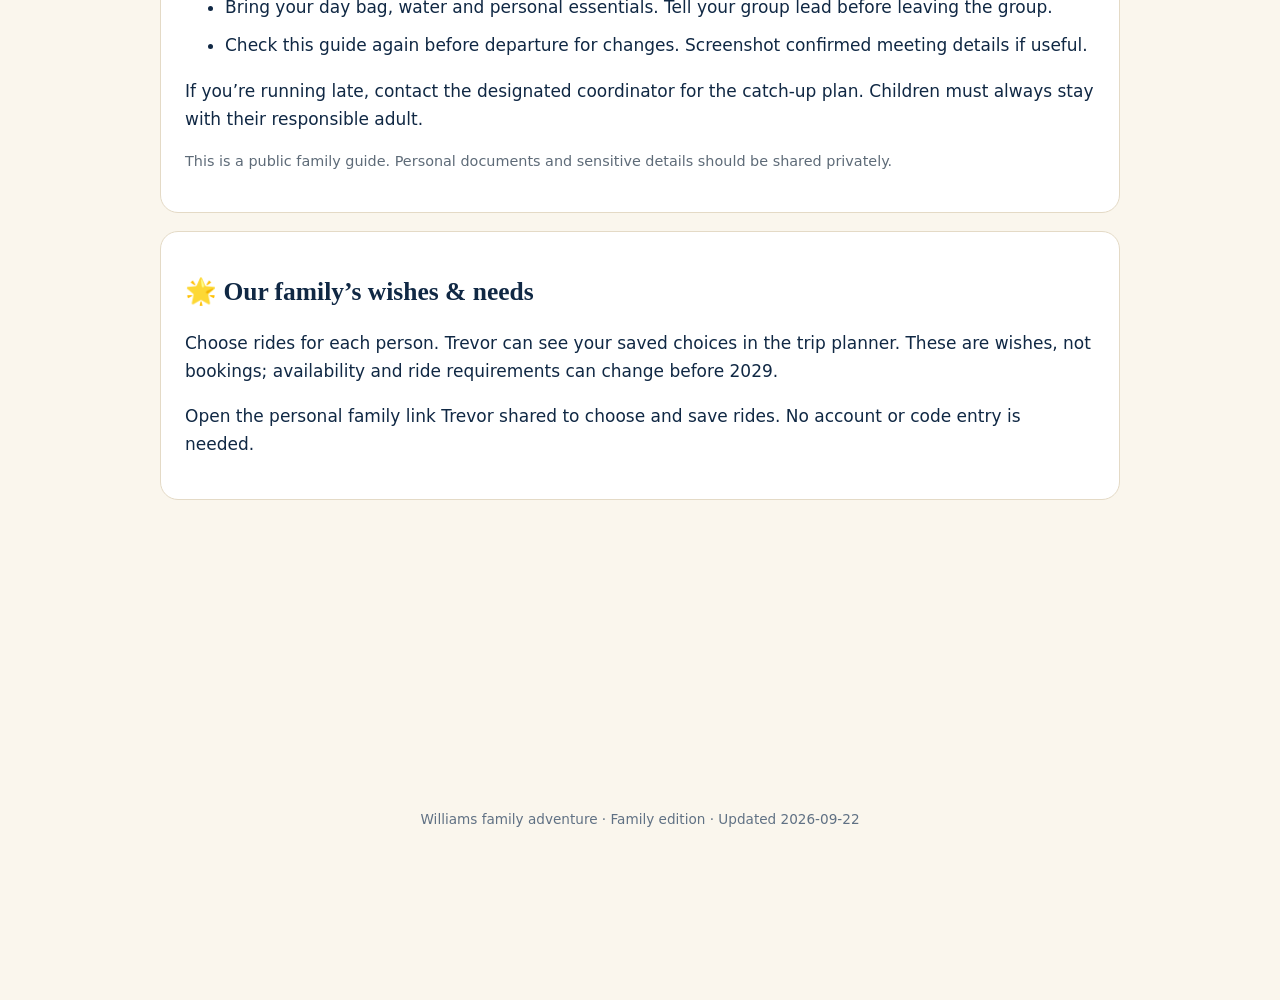
==== commit 653852b8: "Publish family guide tickets and complete preference forms" ====
--- a/Eric/index.html
+++ b/Eric/index.html
@@ -1 +1 @@
-<!doctype html><html lang="en"><head><meta charset="utf-8"><meta name="viewport" content="width=device-width,initial-scale=1"><meta name="robots" content="noindex,nofollow"><title>Eric &amp; Carrie · Williams family trip</title><link rel="stylesheet" href="../style.css?v=art3"><link rel="stylesheet" href="../tickets.css"></head><body><header><small>✦ Williams family adventure ✦</small><h1>Eric &amp; Carrie’s trip</h1><p>Your meeting times, little reminders and magical moments.</p><span class="badge" style="color:#102844">Planning for 2029 · details subject to confirmation</span></header><main><section><h2>A relaxed trip starts here</h2><p>Check this page the evening before each day. We’ll list the main meeting times so the time in between is yours to enjoy.</p><p class="muted">Orlando activities use Orlando local time. Flight times and airport transfers need their own confirmed local-time instructions.</p><button onclick="document.querySelectorAll('details').forEach(d=>d.open=true);window.print()">Print / save your guide</button></section><div id="days"><img class="guide-art" src="../art/planning-desk.webp" alt="Storybook travel journal overlooking a magical park" loading="lazy" width="1672" height="941"><h2>🕰️ Your daily plans</h2><section><h3>Your schedule is on its way ✨</h3><p>Travel dates, daily plans, meeting places and times are still being finalized. Nothing here is a confirmed reservation yet.</p></section></div><div class="grid"><section id="stay"><h2>🏨 Your stay</h2><p>Your hotel and room details will appear here once selected for sharing.</p><p>Airport rides, hotel transfers and park pickup points will be listed in your daily plans. No rental car is planned.</p></section><section id="pack"><img class="guide-art" src="../art/ready-for-magic.webp" alt="Storybook illustration of a suitcase packed for adventure" loading="lazy" width="1672" height="941"><h2>🎒 Bring along</h2><ul><li>Travel ID, medications and essential documents in your carry-on.</li><li>Comfortable walking shoes, breathable clothes, swimwear and a light rain layer.</li><li>Refillable water bottles, sun protection and daily essentials.</li><li>Your phone, charging cables and park band when issued.</li><li>Children’s comfort items and enough essentials for travel day.</li></ul><p>Planned for each family: a shared charging station and a power bank with Apple and Android cables. Strollers and extra supplies are being organized separately.</p></section></div><section id="help"><h2>💬 Who to ask</h2><p>A trip coordinator and backup contact will be shared before departure. VIP guides will lead the booked tour periods; separate arrangements cover the rest of the day.</p><p>Early hotel returns and the later park group will have separate meeting instructions. Follow your assigned group’s confirmed plan.</p><p>If you’re running late, contact the designated coordinator for the catch-up plan. Children must always stay with their responsible adult.</p><p class="muted">This is a public family guide. Personal documents and sensitive details should be shared privately.</p></section></main><footer>Williams family adventure · Family edition · Updated 2026-09-22</footer><script src="../tickets.js?v=art2"></script><script type="module" src="../family-choices.js?v=sync1"></script></body></html>+<!doctype html><html lang="en"><head><meta charset="utf-8"><meta name="viewport" content="width=device-width,initial-scale=1"><meta name="robots" content="noindex,nofollow"><title>Eric &amp; Carrie · Williams family trip</title><link rel="stylesheet" href="../style.css?v=art3"><link rel="stylesheet" href="../tickets.css"></head><body><header><small>✦ Williams family adventure ✦</small><h1>Eric &amp; Carrie’s trip</h1><p>Your meeting times, little reminders and magical moments.</p><span class="badge" style="color:#102844">Planning for 2029 · details subject to confirmation</span></header><main><section><h2>A relaxed trip starts here</h2><p>Check this page the evening before each day. We’ll list the main meeting times so the time in between is yours to enjoy.</p><p class="muted">Orlando activities use Orlando local time. Flight times and airport transfers need their own confirmed local-time instructions.</p><button onclick="document.querySelectorAll('details').forEach(d=>d.open=true);window.print()">Print / save your guide</button></section><div id="days"><img class="guide-art" src="../art/planning-desk.webp" alt="Storybook travel journal overlooking a magical park" loading="lazy" width="1672" height="941"><h2>🕰️ Your daily plans</h2><section><h3>Your schedule is on its way ✨</h3><p>Travel dates, daily plans, meeting places and times are still being finalized. Nothing here is a confirmed reservation yet.</p></section></div><div class="grid"><section id="stay"><h2>🏨 Your stay</h2><p>Your hotel and room details will appear here once selected for sharing.</p><p>Airport rides, hotel transfers and park pickup points will be listed in your daily plans. No rental car is planned.</p></section><section id="pack"><img class="guide-art" src="../art/ready-for-magic.webp" alt="Storybook illustration of a suitcase packed for adventure" loading="lazy" width="1672" height="941"><h2>🎒 Bring along</h2><ul><li>Travel ID, medications and essential documents in your carry-on.</li><li>Comfortable walking shoes, breathable clothes, swimwear and a light rain layer.</li><li>Refillable water bottles, sun protection and daily essentials.</li><li>Your phone, charging cables and park band when issued.</li><li>Children’s comfort items and enough essentials for travel day.</li><li>A small park bag with spare socks, a change of clothes for children, wipes and a waterproof pouch.</li><li>Dressier clothes and shoes if you request a formal couple dinner. Check the confirmed venue’s dress requirements before packing.</li><li>Personal mobility, sensory or feeding supplies you rely on; tell the coordinator what needs arranging.</li></ul><p>Planned for each family: a shared charging station and a power bank with Apple and Android cables. Strollers and extra supplies are being organized separately.</p></section></div><section id="help"><h2>💬 Who to ask</h2><p>A trip coordinator and backup contact will be shared before departure. VIP guides will lead the booked tour periods; separate arrangements cover the rest of the day.</p><p>Early hotel returns and the later park group will have separate meeting instructions. Follow your assigned group’s confirmed plan.</p><h3>Before each park day</h3><ul><li>Check tomorrow’s departure time and exact meeting point tonight. The listed departure time means ready to leave.</li><li>Charge phones, power banks and rechargeable park bands together overnight.</li><li>Know which group you are joining and whether you are returning early or staying late.</li><li>Bring your day bag, water and personal essentials. Tell your group lead before leaving the group.</li><li>Check this guide again before departure for changes. Screenshot confirmed meeting details if useful.</li></ul><p>If you’re running late, contact the designated coordinator for the catch-up plan. Children must always stay with their responsible adult.</p><p class="muted">This is a public family guide. Personal documents and sensitive details should be shared privately.</p></section></main><footer>Williams family adventure · Family edition · Updated 2026-09-22</footer><script src="../tickets.js?v=art2"></script><script type="module" src="../family-choices.js?v=sync1"></script></body></html>
--- a/tickets.css
+++ b/tickets.css
@@ -9,4 +9,4 @@
  .import-ticket-nav button.mobile-peek,.import-ticket-nav button.mobile-peek:hover{transform:translateX(-50%) rotate(var(--angle)) translateY(-66px);z-index:30}
 }
 
-.import-ticket-nav{gap:0}.import-ticket-nav button{width:140px;margin-left:-24px;border-radius:0}.import-ticket-nav button:first-child{margin-left:0}main{padding-bottom:270px}footer{padding-bottom:170px}@media(max-width:760px){.import-ticket-nav button{--angle:calc((var(--i) - 1.5)*22deg);width:clamp(74px,22vw,88px);margin:0}.import-ticket-nav button:first-child{margin:0}.import-ticket-nav button:nth-child(6) img{transform:none}footer{padding-bottom:200px}}@media print{main,footer{padding-bottom:0}}+.import-ticket-nav{gap:0}.import-ticket-nav button{width:140px;margin-left:-24px;border-radius:0}.import-ticket-nav button:first-child{margin-left:0}main{padding-bottom:270px}footer{padding-bottom:170px}@media(max-width:760px){.import-ticket-nav button{--angle:calc((var(--i) - 2)*18deg);width:clamp(74px,22vw,88px);margin:0}.import-ticket-nav button:first-child{margin:0}.import-ticket-nav button:nth-child(6) img{transform:none}footer{padding-bottom:200px}}@media print{main,footer{padding-bottom:0}}
